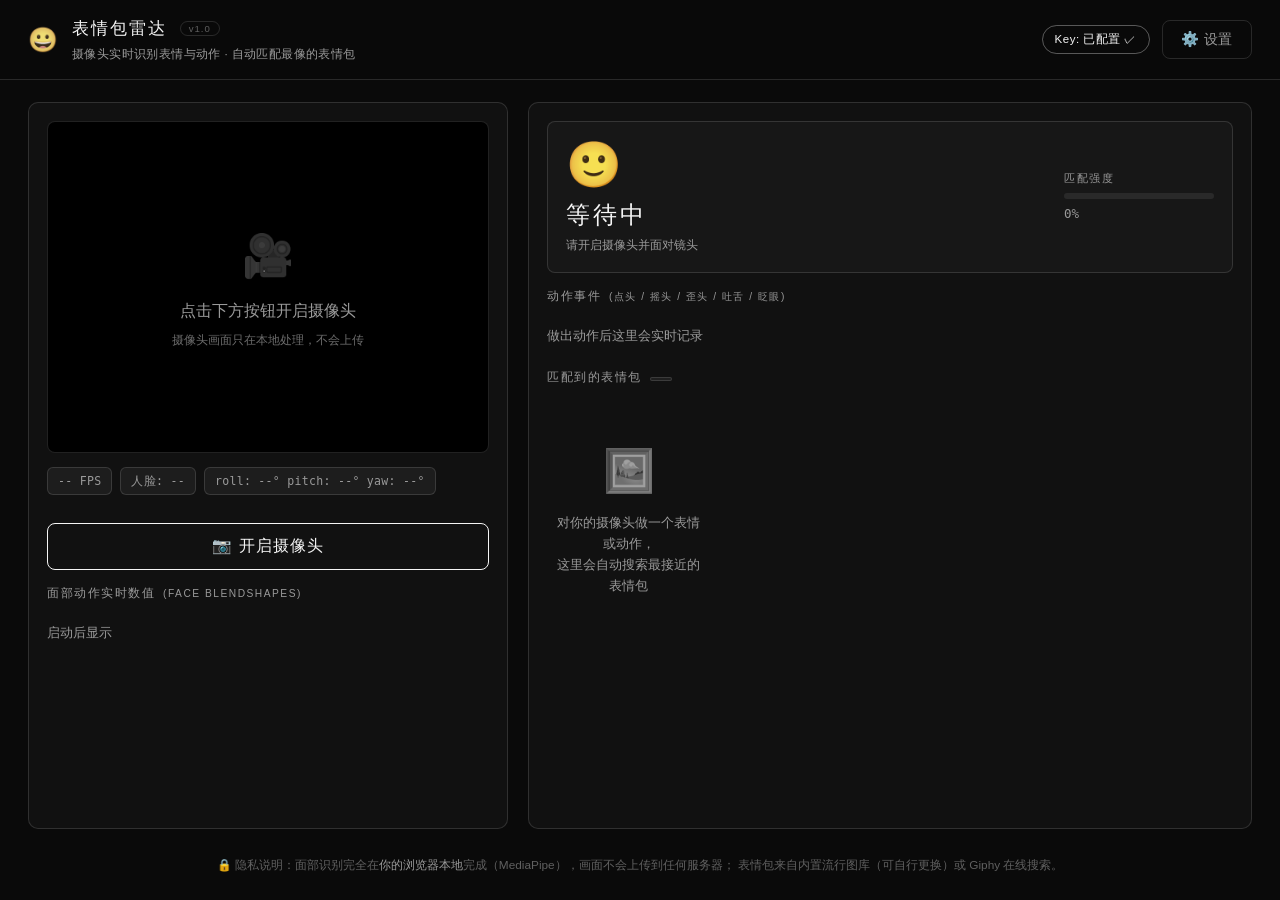
==== index.html @ 0479b208 "Add files via upload" ====
<!DOCTYPE html>
<html lang="zh-CN">
<head>
<meta charset="UTF-8">
<meta name="viewport" content="width=device-width, initial-scale=1.0">
<title>😀 表情包雷达 — 表情/动作识别 · 表情包匹配</title>
<meta name="description" content="摄像头实时识别你的表情和动作，自动搜索最接近的表情包">
<link rel="stylesheet" href="style.css">
</head>
<body>

<!-- file:// 协议提示（内联脚本在底部处理） -->
<div id="fileModeBanner" class="banner hidden">
  ⚠️ 请不要直接双击打开本文件（浏览器会拦截本地资源）。
  请在项目文件夹内运行：<code>python3 serve.py</code>，然后访问
  <code>http://localhost:8000</code>
</div>

<!-- 无 API Key 提示条 -->
<div id="keyBanner" class="banner warn hidden">
  🔑 尚未配置 Giphy API Key，表情包搜索不可用。
  <a href="#" id="keyBannerLink">点此打开设置</a>
</div>

<header class="topbar">
  <div class="brand">
    <span class="logo">😀</span>
    <div>
      <h1>表情包雷达 <span class="version">v1.0</span></h1>
      <p class="subtitle">摄像头实时识别表情与动作 · 自动匹配最像的表情包</p>
    </div>
  </div>
  <div class="topbar-actions">
    <span id="keyStatus" class="badge">Key: 未配置</span>
    <button id="settingsBtn" class="btn ghost" title="设置 Giphy API Key">⚙️ 设置</button>
  </div>
</header>

<main class="layout">

  <!-- 左侧：摄像头 -->
  <section class="panel camera-panel">
    <div class="video-wrap">
      <video id="video" autoplay muted playsinline></video>
      <canvas id="overlay"></canvas>
      <div id="videoPlaceholder" class="video-placeholder">
        <div class="ph-icon">🎥</div>
        <p>点击下方按钮开启摄像头</p>
        <p class="ph-sub">摄像头画面只在本地处理，不会上传</p>
      </div>
    </div>

    <div class="stats-row">
      <span class="stat" id="fpsStat">-- FPS</span>
      <span class="stat" id="faceStat">人脸: --</span>
      <span class="stat" id="angleStat">roll: --° pitch: --° yaw: --°</span>
    </div>

    <button id="startBtn" class="btn primary big">📷 开启摄像头</button>

    <div class="bs-panel">
      <h3>面部动作实时数值 <span class="muted">(Face Blendshapes)</span></h3>
      <div id="bsBars" class="bs-bars"><div class="hint">启动后显示</div></div>
    </div>
  </section>

  <!-- 右侧：识别结果 + 表情包 -->
  <section class="panel result-panel">
    <div class="current-box">
      <div class="current-left">
        <div id="emotionEmoji" class="emotion-emoji">🙂</div>
        <div id="emotionName" class="emotion-name">等待中</div>
        <div id="emotionDetail" class="emotion-detail">请开启摄像头并面对镜头</div>
      </div>
      <div class="current-right">
        <div class="conf-label">匹配强度</div>
        <div class="confidence-track"><div id="confidenceBar" class="confidence-bar" style="width:0%"></div></div>
        <div id="confValue" class="conf-value">0%</div>
      </div>
    </div>

    <div class="event-box">
      <h3>动作事件 <span class="muted">(点头 / 摇头 / 歪头 / 吐舌 / 眨眼)</span></h3>
      <div id="eventLog" class="event-log"><div class="hint">做出动作后这里会实时记录</div></div>
    </div>

    <div class="result-box">
      <h3>匹配到的表情包 <span id="resultQuery" class="query-tag"></span></h3>
      <div id="results" class="results">
        <div class="hint big-hint">
          <div class="ph-icon">🖼️</div>
          <p>对你的摄像头做一个表情或动作，<br>这里会自动搜索最接近的表情包</p>
        </div>
      </div>
    </div>
  </section>
</main>

<footer class="footer">
  <p>🔒 隐私说明：面部识别完全在<b>你的浏览器本地</b>完成（MediaPipe），画面不会上传到任何服务器；
  表情包来自内置流行图库（可自行更换）或 Giphy 在线搜索。</p>
</footer>

<!-- 大图预览弹层 -->
<div id="modal" class="modal hidden">
  <div class="modal-card">
    <button class="modal-close" data-close="modal">✕</button>
    <img id="modalImg" alt="表情包大图">
    <div class="modal-actions">
      <button id="copyLinkBtn" class="btn primary">🔗 复制 GIF 链接</button>
      <a id="openGiphyBtn" class="btn ghost" target="_blank" rel="noopener">↗️ 在 Giphy 打开</a>
    </div>
  </div>
</div>

<!-- 设置弹层 -->
<div id="settingsModal" class="modal hidden">
  <div class="modal-card settings-card">
    <button class="modal-close" data-close="settingsModal">✕</button>
    <h2>⚙️ 设置 — Giphy API Key</h2>
    <p class="muted">表情包来自 Giphy 在线搜索，需要一个免费的 API Key：</p>
    <ol class="steps">
      <li>打开 <a href="https://developers.giphy.com/dashboard/" target="_blank" rel="noopener">Giphy Developers</a> 并登录（支持 Google / GitHub 账号）</li>
      <li>点击 <b>Create an App</b>，产品类型选 <b>API</b>，填个名字（如 meme-radar）</li>
      <li>创建后页面会显示 <b>API Key</b>，复制粘贴到下方</li>
    </ol>
    <input id="keyInput" type="text" placeholder="粘贴你的 Giphy API Key，例如 abc123XYZ…" autocomplete="off">
    <div class="settings-actions">
      <button id="testKeyBtn" class="btn ghost">测试 Key</button>
      <button id="saveKeyBtn" class="btn primary">保存</button>
    </div>
    <div id="keyTestResult" class="key-test-result"></div>
    <p class="muted small">Key 只保存在本浏览器（localStorage），不会上传。</p>
  </div>
</div>

<!-- toast 提示 -->
<div id="toast" class="toast hidden"></div>

<script>
  // file:// 协议检测：直接双击打开时，浏览器会拦截本地模块/模型加载
  (function () {
    if (location.protocol === 'file:') {
      document.getElementById('fileModeBanner').classList.remove('hidden');
    }
  })();
</script>
<script type="module" src="app.js"></script>
</body>
</html>
---- style.css ----
/* ============================================================
 * 表情包雷达 — 黑白极简 · 编辑感设计
 * 近黑画布 · 白灰层次 · 细线 · 克制交互
 * ============================================================ */
:root {
  --bg: #0a0a0a;
  --panel: #111111;
  --panel-2: #171717;
  --line: rgba(255, 255, 255, 0.13);
  --line-strong: rgba(255, 255, 255, 0.32);
  --text: #f5f5f5;
  --muted: #9a9a9a;
  --faint: #606060;
  --inv-bg: #f5f5f5;
  --inv-text: #0a0a0a;
  --radius: 10px;
  --shadow: 0 10px 40px rgba(0, 0, 0, 0.5);
}

* { box-sizing: border-box; margin: 0; padding: 0; }
html { -webkit-text-size-adjust: 100%; }
body {
  font-family: -apple-system, BlinkMacSystemFont, "PingFang SC", "Segoe UI", "Helvetica Neue", "Microsoft YaHei", sans-serif;
  background: var(--bg);
  color: var(--text);
  min-height: 100vh;
  display: flex;
  flex-direction: column;
  line-height: 1.6;
  -webkit-font-smoothing: antialiased;
}
.hidden { display: none !important; }
.muted { color: var(--muted); font-weight: 400; font-size: 0.82em; }

::selection { background: var(--inv-bg); color: var(--inv-text); }
::-webkit-scrollbar { width: 8px; height: 8px; }
::-webkit-scrollbar-track { background: var(--bg); }
::-webkit-scrollbar-thumb { background: #2b2b2b; border-radius: 4px; }
::-webkit-scrollbar-thumb:hover { background: #3d3d3d; }

/* ---------- 提示条 ---------- */
.banner {
  padding: 12px 20px; text-align: center; font-size: 0.9rem;
  background: #1a1a1a; color: #d6d6d6; border-bottom: 1px solid var(--line);
}
.banner code { background: rgba(255,255,255,0.1); padding: 2px 8px; border-radius: 5px; font-family: ui-monospace, Menlo, monospace; font-size: 0.85em; }
.banner.warn { background: #201f1c; color: #e8dfc8; border-bottom-color: rgba(232,223,200,0.25); }
.banner a { color: var(--text); text-decoration: underline; text-underline-offset: 3px; }

/* ---------- 顶栏 ---------- */
.topbar {
  display: flex; align-items: center; justify-content: space-between;
  padding: 16px 28px;
  border-bottom: 1px solid var(--line);
  background: rgba(10, 10, 10, 0.85);
  backdrop-filter: blur(10px);
  position: sticky; top: 0; z-index: 20;
}
.brand { display: flex; align-items: center; gap: 14px; }
.logo { font-size: 1.5rem; line-height: 1; filter: grayscale(0.4); }
.brand h1 {
  font-size: 1.05rem; font-weight: 500; letter-spacing: 2px;
  color: var(--text);
}
.brand h1 .version {
  font-size: 0.6rem; color: var(--faint); letter-spacing: 1px;
  border: 1px solid var(--line); border-radius: 20px; padding: 1px 8px;
  vertical-align: 2px; margin-left: 6px; font-weight: 400;
}
.subtitle { font-size: 0.72rem; color: var(--muted); letter-spacing: 0.4px; margin-top: 2px; }
.topbar-actions { display: flex; align-items: center; gap: 12px; }

.badge {
  font-size: 0.72rem; padding: 4px 12px; border-radius: 20px;
  border: 1px solid var(--line); color: var(--muted); letter-spacing: 0.5px;
}
.badge.ok { color: var(--text); border-color: var(--line-strong); }

/* ---------- 按钮 ---------- */
.btn {
  font-size: 0.9rem; padding: 9px 18px; border-radius: 8px;
  border: 1px solid var(--line-strong); background: transparent; color: var(--text);
  cursor: pointer; letter-spacing: 0.5px;
  transition: background 0.25s ease, color 0.25s ease, border-color 0.25s ease, transform 0.08s ease;
}
.btn:hover { background: var(--inv-bg); color: var(--inv-text); border-color: var(--inv-bg); }
.btn:active { transform: scale(0.98); }
.btn.primary { border-color: var(--text); }
.btn.ghost { border-color: var(--line); color: var(--muted); }
.btn.ghost:hover { border-color: var(--text); color: var(--text); background: transparent; }
.btn.big { font-size: 0.98rem; padding: 12px 26px; width: 100%; margin-top: 14px; letter-spacing: 1px; }
.btn:disabled { opacity: 0.4; cursor: not-allowed; }

/* ---------- 主布局 ---------- */
.layout {
  flex: 1;
  display: grid;
  grid-template-columns: minmax(0, 480px) minmax(0, 1fr);
  gap: 20px;
  padding: 22px 28px 12px;
  max-width: 1280px; width: 100%; margin: 0 auto;
}
@media (max-width: 900px) { .layout { grid-template-columns: 1fr; padding: 16px; } }

.panel {
  background: var(--panel);
  border: 1px solid var(--line);
  border-radius: var(--radius);
  padding: 18px;
  display: flex; flex-direction: column; gap: 14px;
}

/* ---------- 摄像头 ---------- */
.video-wrap {
  position: relative; border-radius: 8px; overflow: hidden;
  background: #000; aspect-ratio: 4 / 3;
  border: 1px solid var(--line);
}
.video-wrap video, .video-wrap canvas {
  position: absolute; inset: 0; width: 100%; height: 100%; object-fit: cover;
}
.video-wrap canvas { z-index: 2; pointer-events: none; }
.video-placeholder {
  position: absolute; inset: 0; z-index: 1;
  display: flex; flex-direction: column; align-items: center; justify-content: center; gap: 8px;
  color: var(--muted); text-align: center; padding: 16px;
}
.ph-icon { font-size: 2.6rem; filter: grayscale(1) opacity(0.6); }
.ph-sub { font-size: 0.76rem; opacity: 0.7; }

.stats-row { display: flex; gap: 8px; flex-wrap: wrap; }
.stat {
  font-size: 0.72rem; font-family: ui-monospace, "SF Mono", Menlo, monospace;
  padding: 4px 10px; border-radius: 6px;
  background: rgba(255,255,255,0.05); border: 1px solid var(--line);
  color: var(--muted); white-space: nowrap; letter-spacing: 0.3px;
}

/* 实时数值条 */
.bs-panel h3, .event-box h3, .result-box h3 {
  font-size: 0.78rem; font-weight: 500; letter-spacing: 1.5px;
  text-transform: uppercase; color: var(--muted);
  margin-bottom: 10px; display: flex; align-items: baseline; gap: 8px;
}
.bs-bars { display: flex; flex-direction: column; gap: 6px; }
.bs-row {
  display: grid; grid-template-columns: 82px 1fr 42px; align-items: center; gap: 10px;
  font-size: 0.78rem; color: var(--text);
}
.bs-track { height: 6px; border-radius: 3px; background: rgba(255,255,255,0.08); overflow: hidden; }
.bs-fill {
  height: 100%; width: 0%; border-radius: 3px; background: var(--text);
  transition: width 0.1s linear;
}
.bs-val { font-family: ui-monospace, Menlo, monospace; color: var(--faint); font-size: 0.72rem; text-align: right; }

/* ---------- 右侧结果 ---------- */
.current-box {
  display: flex; align-items: center; gap: 20px;
  padding: 16px 18px; border-radius: 8px;
  background: var(--panel-2); border: 1px solid var(--line);
}
.current-left { flex: 1; }
.emotion-emoji { font-size: 2.8rem; line-height: 1.2; transition: transform 0.2s ease; filter: grayscale(0.2); }
.emotion-emoji.pop { transform: scale(1.18); }
.emotion-name {
  font-size: 1.5rem; font-weight: 300; letter-spacing: 3px;
  margin: 4px 0 2px;
}
.emotion-detail { font-size: 0.76rem; color: var(--muted); }
.current-right { width: 150px; }
.conf-label { font-size: 0.68rem; color: var(--muted); letter-spacing: 1.5px; text-transform: uppercase; margin-bottom: 6px; }
.confidence-track { height: 6px; border-radius: 3px; background: rgba(255,255,255,0.08); overflow: hidden; }
.confidence-bar {
  height: 100%; width: 0%; border-radius: 3px; background: var(--text);
  transition: width 0.15s linear;
}
.conf-value { font-size: 0.78rem; margin-top: 5px; color: var(--muted); font-family: ui-monospace, Menlo, monospace; }

.event-log { max-height: 100px; overflow-y: auto; display: flex; flex-direction: column; gap: 4px; font-size: 0.82rem; }
.event-item {
  display: flex; justify-content: space-between; gap: 10px;
  padding: 5px 10px; border-radius: 6px;
  background: rgba(255,255,255,0.03); border: 1px solid var(--line);
  animation: slideIn 0.25s ease;
}
.event-item .t { color: var(--faint); font-family: ui-monospace, Menlo, monospace; font-size: 0.7rem; }
@keyframes slideIn { from { opacity: 0; transform: translateY(-6px); } to { opacity: 1; transform: none; } }

.query-tag {
  font-size: 0.72rem; color: var(--text);
  background: rgba(255,255,255,0.06); border: 1px solid var(--line);
  border-radius: 20px; padding: 1px 10px; letter-spacing: 0.5px;
}

.results {
  display: grid;
  grid-template-columns: repeat(auto-fill, minmax(150px, 1fr));
  gap: 10px; max-height: 430px; overflow-y: auto; padding-right: 4px;
}
.result-card {
  border-radius: 8px; overflow: hidden; position: relative;
  background: #000; border: 1px solid var(--line);
  cursor: zoom-in;
  transition: transform 0.15s ease, border-color 0.2s ease;
}
.result-card:hover {
  transform: translateY(-3px);
  border-color: var(--text);
}
.result-card img { width: 100%; display: block; aspect-ratio: 1 / 1; object-fit: cover; background: #000; }
.result-card .caption {
  position: absolute; left: 0; right: 0; bottom: 0;
  padding: 16px 8px 6px; font-size: 0.68rem; color: rgba(255,255,255,0.9);
  background: linear-gradient(transparent, rgba(0,0,0,0.8));
  pointer-events: none;
}

.hint { color: var(--muted); font-size: 0.82rem; padding: 8px 0; }
.big-hint { text-align: center; padding: 40px 10px; display: flex; flex-direction: column; align-items: center; gap: 8px; }

/* ---------- 弹层 ---------- */
.modal {
  position: fixed; inset: 0; z-index: 100;
  background: rgba(5, 5, 5, 0.8); backdrop-filter: blur(6px);
  display: flex; align-items: center; justify-content: center; padding: 20px;
}
.modal-card {
  background: var(--panel); border: 1px solid var(--line-strong);
  border-radius: var(--radius); padding: 20px;
  max-width: 560px; width: 100%; position: relative;
  box-shadow: var(--shadow); animation: zoomIn 0.2s ease;
}
@keyframes zoomIn { from { opacity: 0; transform: scale(0.95); } to { opacity: 1; transform: scale(1); } }
.modal-close {
  position: absolute; top: 10px; right: 10px; z-index: 2;
  width: 32px; height: 32px; border-radius: 50%;
  border: 1px solid var(--line); background: rgba(0,0,0,0.5);
  color: var(--text); font-size: 0.9rem; cursor: pointer;
}
.modal-close:hover { background: var(--inv-bg); color: var(--inv-text); border-color: var(--inv-bg); }
.modal-card img { width: 100%; border-radius: 8px; display: block; }
.modal-actions { display: flex; gap: 10px; margin-top: 14px; }
.modal-actions .btn { flex: 1; text-align: center; text-decoration: none; }

.settings-card { max-width: 520px; }
.settings-card h2 { font-size: 1.1rem; font-weight: 500; letter-spacing: 1px; margin-bottom: 10px; }
.steps { margin: 12px 0 12px 20px; display: flex; flex-direction: column; gap: 6px; font-size: 0.88rem; color: var(--muted); }
.steps b { color: var(--text); font-weight: 500; }
.steps a { color: var(--text); text-decoration: underline; text-underline-offset: 3px; }
.settings-card input {
  width: 100%; padding: 11px 14px; border-radius: 8px;
  border: 1px solid var(--line); background: var(--bg); color: var(--text);
  font-size: 0.9rem; font-family: ui-monospace, Menlo, monospace;
  margin-bottom: 12px; outline: none;
}
.settings-card input:focus { border-color: var(--text); }
.settings-actions { display: flex; gap: 10px; margin-bottom: 10px; }
.key-test-result { font-size: 0.82rem; margin-bottom: 8px; }
.key-test-result.ok { color: var(--text); }
.key-test-result.err { color: #e0a0a0; }

/* ---------- toast ---------- */
.toast {
  position: fixed; bottom: 28px; left: 50%; transform: translateX(-50%);
  background: var(--inv-bg); color: var(--inv-text);
  padding: 10px 22px; border-radius: 30px; font-size: 0.86rem;
  z-index: 200; box-shadow: var(--shadow); white-space: nowrap; max-width: 90vw;
  overflow: hidden; text-overflow: ellipsis;
  animation: toastIn 0.2s ease;
}
@keyframes toastIn { from { opacity: 0; transform: translate(-50%, 10px); } to { opacity: 1; transform: translate(-50%, 0); } }

/* ---------- 页脚 ---------- */
.footer {
  padding: 14px 28px 24px; text-align: center;
  font-size: 0.74rem; color: var(--faint); line-height: 1.8;
}
.footer b { color: var(--muted); font-weight: 500; }

/* ---------- 减弱动态 ---------- */
@media (prefers-reduced-motion: reduce) {
  *, *::before, *::after { animation-duration: 0.001s !important; transition-duration: 0.001s !important; }
}
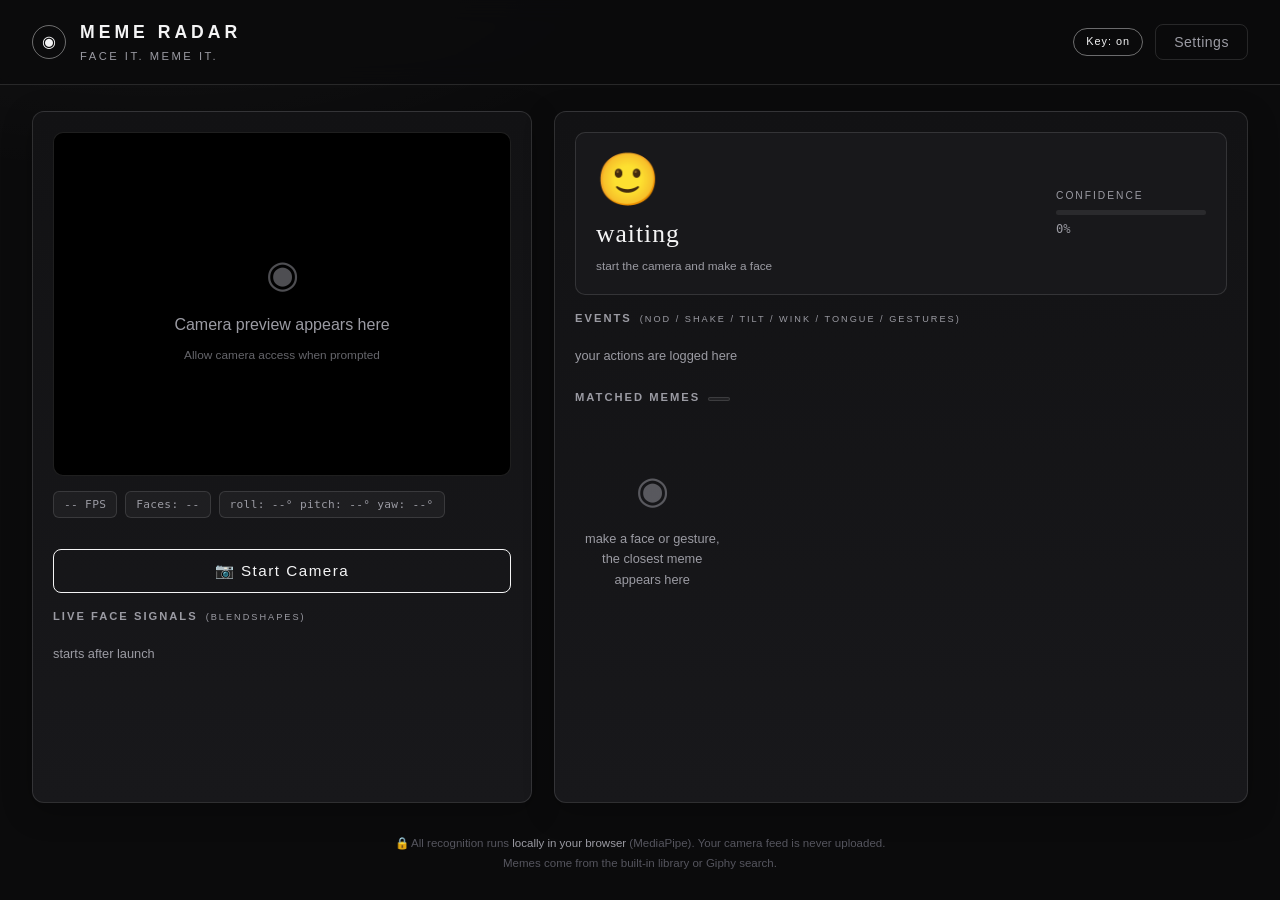
==== commit 632f967b: "Add files via upload" ====
--- a/index.html
+++ b/index.html
@@ -1,95 +1,93 @@
 <!DOCTYPE html>
-<html lang="zh-CN">
+<html lang="en">
 <head>
 <meta charset="UTF-8">
 <meta name="viewport" content="width=device-width, initial-scale=1.0">
-<title>😀 表情包雷达 — 表情/动作识别 · 表情包匹配</title>
-<meta name="description" content="摄像头实时识别你的表情和动作，自动搜索最接近的表情包">
-<link rel="stylesheet" href="style.css">
+<title>MEME RADAR — Face it. Meme it.</title>
+<meta name="description" content="Real-time emotion & gesture recognition that finds the meme that matches you.">
+<link rel="stylesheet" href="style.css?v=3">
 </head>
 <body>
 
-<!-- file:// 协议提示（内联脚本在底部处理） -->
+<!-- file:// guard -->
 <div id="fileModeBanner" class="banner hidden">
-  ⚠️ 请不要直接双击打开本文件（浏览器会拦截本地资源）。
-  请在项目文件夹内运行：<code>python3 serve.py</code>，然后访问
-  <code>http://localhost:8000</code>
+  ⚠️ Please run <code>python3 serve.py</code> and open <code>http://localhost:8000</code> — do not open this file directly.
 </div>
 
-<!-- 无 API Key 提示条 -->
+<!-- no key banner -->
 <div id="keyBanner" class="banner warn hidden">
-  🔑 尚未配置 Giphy API Key，表情包搜索不可用。
-  <a href="#" id="keyBannerLink">点此打开设置</a>
+  🔑 No Giphy API Key configured — meme search is disabled.
+  <a href="#" id="keyBannerLink">Open settings</a>
 </div>
 
 <header class="topbar">
   <div class="brand">
-    <span class="logo">😀</span>
+    <span class="logo">◉</span>
     <div>
-      <h1>表情包雷达 <span class="version">v1.0</span></h1>
-      <p class="subtitle">摄像头实时识别表情与动作 · 自动匹配最像的表情包</p>
+      <h1>MEME RADAR</h1>
+      <p class="subtitle">Face it. Meme it.</p>
     </div>
   </div>
   <div class="topbar-actions">
-    <span id="keyStatus" class="badge">Key: 未配置</span>
-    <button id="settingsBtn" class="btn ghost" title="设置 Giphy API Key">⚙️ 设置</button>
+    <span id="keyStatus" class="badge">Key: off</span>
+    <button id="settingsBtn" class="btn ghost" title="Giphy API settings">Settings</button>
   </div>
 </header>
 
 <main class="layout">
 
-  <!-- 左侧：摄像头 -->
+  <!-- Camera -->
   <section class="panel camera-panel">
     <div class="video-wrap">
       <video id="video" autoplay muted playsinline></video>
       <canvas id="overlay"></canvas>
       <div id="videoPlaceholder" class="video-placeholder">
-        <div class="ph-icon">🎥</div>
-        <p>点击下方按钮开启摄像头</p>
-        <p class="ph-sub">摄像头画面只在本地处理，不会上传</p>
+        <div class="ph-icon">◉</div>
+        <p>Camera preview appears here</p>
+        <p class="ph-sub">Allow camera access when prompted</p>
       </div>
     </div>
 
     <div class="stats-row">
       <span class="stat" id="fpsStat">-- FPS</span>
-      <span class="stat" id="faceStat">人脸: --</span>
+      <span class="stat" id="faceStat">Faces: --</span>
       <span class="stat" id="angleStat">roll: --° pitch: --° yaw: --°</span>
     </div>
 
-    <button id="startBtn" class="btn primary big">📷 开启摄像头</button>
+    <button id="startBtn" class="btn primary big">📷 Start Camera</button>
 
     <div class="bs-panel">
-      <h3>面部动作实时数值 <span class="muted">(Face Blendshapes)</span></h3>
-      <div id="bsBars" class="bs-bars"><div class="hint">启动后显示</div></div>
+      <h3>Live face signals <span class="muted">(blendshapes)</span></h3>
+      <div id="bsBars" class="bs-bars"><div class="hint">starts after launch</div></div>
     </div>
   </section>
 
-  <!-- 右侧：识别结果 + 表情包 -->
+  <!-- Results -->
   <section class="panel result-panel">
     <div class="current-box">
       <div class="current-left">
         <div id="emotionEmoji" class="emotion-emoji">🙂</div>
-        <div id="emotionName" class="emotion-name">等待中</div>
-        <div id="emotionDetail" class="emotion-detail">请开启摄像头并面对镜头</div>
+        <div id="emotionName" class="emotion-name">waiting</div>
+        <div id="emotionDetail" class="emotion-detail">start the camera and make a face</div>
       </div>
       <div class="current-right">
-        <div class="conf-label">匹配强度</div>
+        <div class="conf-label">confidence</div>
         <div class="confidence-track"><div id="confidenceBar" class="confidence-bar" style="width:0%"></div></div>
         <div id="confValue" class="conf-value">0%</div>
       </div>
     </div>
 
     <div class="event-box">
-      <h3>动作事件 <span class="muted">(点头 / 摇头 / 歪头 / 吐舌 / 眨眼)</span></h3>
-      <div id="eventLog" class="event-log"><div class="hint">做出动作后这里会实时记录</div></div>
+      <h3>Events <span class="muted">(nod / shake / tilt / wink / tongue / gestures)</span></h3>
+      <div id="eventLog" class="event-log"><div class="hint">your actions are logged here</div></div>
     </div>
 
     <div class="result-box">
-      <h3>匹配到的表情包 <span id="resultQuery" class="query-tag"></span></h3>
+      <h3>Matched memes <span id="resultQuery" class="query-tag"></span></h3>
       <div id="results" class="results">
         <div class="hint big-hint">
-          <div class="ph-icon">🖼️</div>
-          <p>对你的摄像头做一个表情或动作，<br>这里会自动搜索最接近的表情包</p>
+          <div class="ph-icon">◉</div>
+          <p>make a face or gesture,<br>the closest meme appears here</p>
         </div>
       </div>
     </div>
@@ -97,54 +95,52 @@
 </main>
 
 <footer class="footer">
-  <p>🔒 隐私说明：面部识别完全在<b>你的浏览器本地</b>完成（MediaPipe），画面不会上传到任何服务器；
-  表情包来自内置流行图库（可自行更换）或 Giphy 在线搜索。</p>
+  <p>🔒 All recognition runs <b>locally in your browser</b> (MediaPipe). Your camera feed is never uploaded.</p>
+  <p>Memes come from the built-in library or Giphy search.</p>
 </footer>
 
-<!-- 大图预览弹层 -->
+<!-- full preview modal -->
 <div id="modal" class="modal hidden">
   <div class="modal-card">
     <button class="modal-close" data-close="modal">✕</button>
-    <img id="modalImg" alt="表情包大图">
+    <img id="modalImg" alt="meme preview">
     <div class="modal-actions">
-      <button id="copyLinkBtn" class="btn primary">🔗 复制 GIF 链接</button>
-      <a id="openGiphyBtn" class="btn ghost" target="_blank" rel="noopener">↗️ 在 Giphy 打开</a>
+      <button id="copyLinkBtn" class="btn primary">🔗 Copy link</button>
+      <a id="openGiphyBtn" class="btn ghost" target="_blank" rel="noopener">↗ Open on Giphy</a>
     </div>
   </div>
 </div>
 
-<!-- 设置弹层 -->
+<!-- settings modal -->
 <div id="settingsModal" class="modal hidden">
   <div class="modal-card settings-card">
     <button class="modal-close" data-close="settingsModal">✕</button>
-    <h2>⚙️ 设置 — Giphy API Key</h2>
-    <p class="muted">表情包来自 Giphy 在线搜索，需要一个免费的 API Key：</p>
+    <h2>Settings — Giphy API Key</h2>
+    <p class="muted">Memes come from Giphy search. Add your free API key:</p>
     <ol class="steps">
-      <li>打开 <a href="https://developers.giphy.com/dashboard/" target="_blank" rel="noopener">Giphy Developers</a> 并登录（支持 Google / GitHub 账号）</li>
-      <li>点击 <b>Create an App</b>，产品类型选 <b>API</b>，填个名字（如 meme-radar）</li>
-      <li>创建后页面会显示 <b>API Key</b>，复制粘贴到下方</li>
+      <li>Open <a href="https://developers.giphy.com/dashboard/" target="_blank" rel="noopener">Giphy Developers</a> and sign in</li>
+      <li><b>Create an App</b> → product type <b>API</b></li>
+      <li>Copy the <b>API Key</b> and paste it below</li>
     </ol>
-    <input id="keyInput" type="text" placeholder="粘贴你的 Giphy API Key，例如 abc123XYZ…" autocomplete="off">
+    <input id="keyInput" type="text" placeholder="Paste your Giphy API Key here…" autocomplete="off">
     <div class="settings-actions">
-      <button id="testKeyBtn" class="btn ghost">测试 Key</button>
-      <button id="saveKeyBtn" class="btn primary">保存</button>
+      <button id="testKeyBtn" class="btn ghost">Test key</button>
+      <button id="saveKeyBtn" class="btn primary">Save</button>
     </div>
     <div id="keyTestResult" class="key-test-result"></div>
-    <p class="muted small">Key 只保存在本浏览器（localStorage），不会上传。</p>
+    <p class="muted small">Stored only in this browser (localStorage).</p>
   </div>
 </div>
 
-<!-- toast 提示 -->
 <div id="toast" class="toast hidden"></div>
 
 <script>
-  // file:// 协议检测：直接双击打开时，浏览器会拦截本地模块/模型加载
   (function () {
     if (location.protocol === 'file:') {
       document.getElementById('fileModeBanner').classList.remove('hidden');
     }
   })();
 </script>
-<script type="module" src="app.js"></script>
+<script type="module" src="app.js?v=3"></script>
 </body>
 </html>
--- a/style.css
+++ b/style.css
@@ -1,31 +1,34 @@
 /* ============================================================
- * 表情包雷达 — 黑白极简 · 编辑感设计
- * 近黑画布 · 白灰层次 · 细线 · 克制交互
+ * MEME RADAR — refined monochrome editorial design
+ * 黑白色系 · 编辑感 · 克制而精致
  * ============================================================ */
 :root {
-  --bg: #0a0a0a;
-  --panel: #111111;
-  --panel-2: #171717;
-  --line: rgba(255, 255, 255, 0.13);
-  --line-strong: rgba(255, 255, 255, 0.32);
-  --text: #f5f5f5;
-  --muted: #9a9a9a;
-  --faint: #606060;
-  --inv-bg: #f5f5f5;
-  --inv-text: #0a0a0a;
-  --radius: 10px;
-  --shadow: 0 10px 40px rgba(0, 0, 0, 0.5);
+  --bg: #0b0b0c;
+  --panel: #121214;
+  --panel-2: #18181b;
+  --line: rgba(255, 255, 255, 0.12);
+  --line-strong: rgba(255, 255, 255, 0.4);
+  --text: #f4f4f5;
+  --muted: #9b9ba3;
+  --faint: #55555e;
+  --inv-bg: #f4f4f5;
+  --inv-text: #0b0b0c;
+  --radius: 12px;
+  --shadow: 0 16px 48px rgba(0, 0, 0, 0.55);
+  --serif: Georgia, "Times New Roman", "Songti SC", serif;
+  --mono: ui-monospace, "SF Mono", Menlo, monospace;
 }
 
 * { box-sizing: border-box; margin: 0; padding: 0; }
 html { -webkit-text-size-adjust: 100%; }
 body {
-  font-family: -apple-system, BlinkMacSystemFont, "PingFang SC", "Segoe UI", "Helvetica Neue", "Microsoft YaHei", sans-serif;
-  background: var(--bg);
+  font-family: -apple-system, BlinkMacSystemFont, "Segoe UI", "Helvetica Neue", "PingFang SC", "Microsoft YaHei", sans-serif;
+  background:
+    radial-gradient(900px 420px at 12% -8%, rgba(255,255,255,0.045), transparent 60%),
+    var(--bg);
   color: var(--text);
   min-height: 100vh;
-  display: flex;
-  flex-direction: column;
+  display: flex; flex-direction: column;
   line-height: 1.6;
   -webkit-font-smoothing: antialiased;
 }
@@ -34,85 +37,89 @@
 
 ::selection { background: var(--inv-bg); color: var(--inv-text); }
 ::-webkit-scrollbar { width: 8px; height: 8px; }
-::-webkit-scrollbar-track { background: var(--bg); }
-::-webkit-scrollbar-thumb { background: #2b2b2b; border-radius: 4px; }
-::-webkit-scrollbar-thumb:hover { background: #3d3d3d; }
-
-/* ---------- 提示条 ---------- */
+::-webkit-scrollbar-track { background: transparent; }
+::-webkit-scrollbar-thumb { background: #2c2c31; border-radius: 4px; }
+::-webkit-scrollbar-thumb:hover { background: #3d3d44; }
+
+/* ---------- banner ---------- */
 .banner {
-  padding: 12px 20px; text-align: center; font-size: 0.9rem;
-  background: #1a1a1a; color: #d6d6d6; border-bottom: 1px solid var(--line);
-}
-.banner code { background: rgba(255,255,255,0.1); padding: 2px 8px; border-radius: 5px; font-family: ui-monospace, Menlo, monospace; font-size: 0.85em; }
-.banner.warn { background: #201f1c; color: #e8dfc8; border-bottom-color: rgba(232,223,200,0.25); }
+  padding: 12px 20px; text-align: center; font-size: 0.88rem;
+  background: #1b1b1e; color: #d6d6da; border-bottom: 1px solid var(--line);
+}
+.banner code { background: rgba(255,255,255,0.1); padding: 2px 8px; border-radius: 5px; font-family: var(--mono); font-size: 0.85em; }
+.banner.warn { background: #211f1b; color: #e8ddc4; border-bottom-color: rgba(232,221,196,0.22); }
 .banner a { color: var(--text); text-decoration: underline; text-underline-offset: 3px; }
 
-/* ---------- 顶栏 ---------- */
+/* ---------- topbar ---------- */
 .topbar {
   display: flex; align-items: center; justify-content: space-between;
-  padding: 16px 28px;
+  padding: 18px 32px;
   border-bottom: 1px solid var(--line);
-  background: rgba(10, 10, 10, 0.85);
-  backdrop-filter: blur(10px);
+  background: rgba(11, 11, 12, 0.85);
+  backdrop-filter: blur(12px);
   position: sticky; top: 0; z-index: 20;
 }
 .brand { display: flex; align-items: center; gap: 14px; }
-.logo { font-size: 1.5rem; line-height: 1; filter: grayscale(0.4); }
+.logo {
+  width: 34px; height: 34px; border-radius: 50%;
+  border: 1px solid var(--line-strong);
+  display: flex; align-items: center; justify-content: center;
+  font-size: 1rem; color: var(--text);
+}
 .brand h1 {
-  font-size: 1.05rem; font-weight: 500; letter-spacing: 2px;
-  color: var(--text);
+  font-size: 1.1rem; font-weight: 600; letter-spacing: 4px;
 }
 .brand h1 .version {
-  font-size: 0.6rem; color: var(--faint); letter-spacing: 1px;
+  font-size: 0.58rem; color: var(--faint); letter-spacing: 1.5px;
   border: 1px solid var(--line); border-radius: 20px; padding: 1px 8px;
-  vertical-align: 2px; margin-left: 6px; font-weight: 400;
-}
-.subtitle { font-size: 0.72rem; color: var(--muted); letter-spacing: 0.4px; margin-top: 2px; }
+  vertical-align: 3px; margin-left: 8px; font-weight: 400;
+}
+.subtitle { font-size: 0.7rem; color: var(--muted); letter-spacing: 2.5px; text-transform: uppercase; margin-top: 2px; }
 .topbar-actions { display: flex; align-items: center; gap: 12px; }
-
 .badge {
-  font-size: 0.72rem; padding: 4px 12px; border-radius: 20px;
-  border: 1px solid var(--line); color: var(--muted); letter-spacing: 0.5px;
+  font-size: 0.68rem; padding: 4px 12px; border-radius: 20px;
+  border: 1px solid var(--line); color: var(--muted); letter-spacing: 1px;
 }
 .badge.ok { color: var(--text); border-color: var(--line-strong); }
 
-/* ---------- 按钮 ---------- */
+/* ---------- buttons ---------- */
 .btn {
-  font-size: 0.9rem; padding: 9px 18px; border-radius: 8px;
+  font-size: 0.88rem; padding: 9px 18px; border-radius: 8px;
   border: 1px solid var(--line-strong); background: transparent; color: var(--text);
   cursor: pointer; letter-spacing: 0.5px;
-  transition: background 0.25s ease, color 0.25s ease, border-color 0.25s ease, transform 0.08s ease;
+  transition: background 0.22s ease, color 0.22s ease, border-color 0.22s ease, transform 0.08s ease;
 }
 .btn:hover { background: var(--inv-bg); color: var(--inv-text); border-color: var(--inv-bg); }
 .btn:active { transform: scale(0.98); }
+.btn:focus-visible { outline: 1px solid var(--text); outline-offset: 2px; }
 .btn.primary { border-color: var(--text); }
 .btn.ghost { border-color: var(--line); color: var(--muted); }
 .btn.ghost:hover { border-color: var(--text); color: var(--text); background: transparent; }
-.btn.big { font-size: 0.98rem; padding: 12px 26px; width: 100%; margin-top: 14px; letter-spacing: 1px; }
+.btn.big { font-size: 0.95rem; padding: 12px 26px; width: 100%; margin-top: 16px; letter-spacing: 1.5px; }
 .btn:disabled { opacity: 0.4; cursor: not-allowed; }
 
-/* ---------- 主布局 ---------- */
+/* ---------- layout ---------- */
 .layout {
   flex: 1;
   display: grid;
-  grid-template-columns: minmax(0, 480px) minmax(0, 1fr);
-  gap: 20px;
-  padding: 22px 28px 12px;
-  max-width: 1280px; width: 100%; margin: 0 auto;
-}
-@media (max-width: 900px) { .layout { grid-template-columns: 1fr; padding: 16px; } }
-
+  grid-template-columns: minmax(0, 500px) minmax(0, 1fr);
+  gap: 22px;
+  padding: 26px 32px 14px;
+  max-width: 1320px; width: 100%; margin: 0 auto;
+}
+@media (max-width: 920px) { .layout { grid-template-columns: 1fr; padding: 16px; } }
 .panel {
-  background: var(--panel);
+  background: linear-gradient(180deg, var(--panel), var(--panel-2));
   border: 1px solid var(--line);
   border-radius: var(--radius);
-  padding: 18px;
-  display: flex; flex-direction: column; gap: 14px;
-}
-
-/* ---------- 摄像头 ---------- */
+  padding: 20px;
+  display: flex; flex-direction: column; gap: 15px;
+  box-shadow: 0 8px 30px rgba(0,0,0,0.25);
+}
+
+/* ---------- camera ---------- */
 .video-wrap {
-  position: relative; border-radius: 8px; overflow: hidden;
+  position: relative; border-radius: 10px; overflow: hidden;
   background: #000; aspect-ratio: 4 / 3;
   border: 1px solid var(--line);
 }
@@ -125,104 +132,93 @@
   display: flex; flex-direction: column; align-items: center; justify-content: center; gap: 8px;
   color: var(--muted); text-align: center; padding: 16px;
 }
-.ph-icon { font-size: 2.6rem; filter: grayscale(1) opacity(0.6); }
-.ph-sub { font-size: 0.76rem; opacity: 0.7; }
+.ph-icon { font-size: 2.4rem; opacity: 0.5; }
+.ph-sub { font-size: 0.74rem; opacity: 0.65; }
 
 .stats-row { display: flex; gap: 8px; flex-wrap: wrap; }
 .stat {
-  font-size: 0.72rem; font-family: ui-monospace, "SF Mono", Menlo, monospace;
+  font-size: 0.7rem; font-family: var(--mono);
   padding: 4px 10px; border-radius: 6px;
-  background: rgba(255,255,255,0.05); border: 1px solid var(--line);
+  background: rgba(255,255,255,0.04); border: 1px solid var(--line);
   color: var(--muted); white-space: nowrap; letter-spacing: 0.3px;
 }
 
-/* 实时数值条 */
+/* live signals */
 .bs-panel h3, .event-box h3, .result-box h3 {
-  font-size: 0.78rem; font-weight: 500; letter-spacing: 1.5px;
+  font-size: 0.7rem; font-weight: 600; letter-spacing: 2px;
   text-transform: uppercase; color: var(--muted);
   margin-bottom: 10px; display: flex; align-items: baseline; gap: 8px;
 }
 .bs-bars { display: flex; flex-direction: column; gap: 6px; }
 .bs-row {
-  display: grid; grid-template-columns: 82px 1fr 42px; align-items: center; gap: 10px;
-  font-size: 0.78rem; color: var(--text);
-}
-.bs-track { height: 6px; border-radius: 3px; background: rgba(255,255,255,0.08); overflow: hidden; }
-.bs-fill {
-  height: 100%; width: 0%; border-radius: 3px; background: var(--text);
-  transition: width 0.1s linear;
-}
-.bs-val { font-family: ui-monospace, Menlo, monospace; color: var(--faint); font-size: 0.72rem; text-align: right; }
-
-/* ---------- 右侧结果 ---------- */
+  display: grid; grid-template-columns: 96px 1fr 42px; align-items: center; gap: 10px;
+  font-size: 0.76rem; color: var(--text);
+}
+.bs-track { height: 5px; border-radius: 3px; background: rgba(255,255,255,0.07); overflow: hidden; }
+.bs-fill { height: 100%; width: 0%; border-radius: 3px; background: var(--text); transition: width 0.1s linear; }
+.bs-val { font-family: var(--mono); color: var(--faint); font-size: 0.7rem; text-align: right; }
+
+/* ---------- results ---------- */
 .current-box {
   display: flex; align-items: center; gap: 20px;
-  padding: 16px 18px; border-radius: 8px;
+  padding: 18px 20px; border-radius: 10px;
   background: var(--panel-2); border: 1px solid var(--line);
 }
 .current-left { flex: 1; }
-.emotion-emoji { font-size: 2.8rem; line-height: 1.2; transition: transform 0.2s ease; filter: grayscale(0.2); }
-.emotion-emoji.pop { transform: scale(1.18); }
+.emotion-emoji { font-size: 3.2rem; line-height: 1.15; transition: transform 0.2s ease; }
+.emotion-emoji.pop { transform: scale(1.15); }
 .emotion-name {
-  font-size: 1.5rem; font-weight: 300; letter-spacing: 3px;
+  font-family: var(--serif); font-weight: 400;
+  font-size: 1.6rem; letter-spacing: 1px;
   margin: 4px 0 2px;
 }
-.emotion-detail { font-size: 0.76rem; color: var(--muted); }
+.emotion-detail { font-size: 0.74rem; color: var(--muted); }
 .current-right { width: 150px; }
-.conf-label { font-size: 0.68rem; color: var(--muted); letter-spacing: 1.5px; text-transform: uppercase; margin-bottom: 6px; }
-.confidence-track { height: 6px; border-radius: 3px; background: rgba(255,255,255,0.08); overflow: hidden; }
-.confidence-bar {
-  height: 100%; width: 0%; border-radius: 3px; background: var(--text);
-  transition: width 0.15s linear;
-}
-.conf-value { font-size: 0.78rem; margin-top: 5px; color: var(--muted); font-family: ui-monospace, Menlo, monospace; }
-
-.event-log { max-height: 100px; overflow-y: auto; display: flex; flex-direction: column; gap: 4px; font-size: 0.82rem; }
+.conf-label { font-size: 0.64rem; color: var(--muted); letter-spacing: 2px; text-transform: uppercase; margin-bottom: 6px; }
+.confidence-track { height: 5px; border-radius: 3px; background: rgba(255,255,255,0.08); overflow: hidden; }
+.confidence-bar { height: 100%; width: 0%; border-radius: 3px; background: var(--text); transition: width 0.15s linear; }
+.conf-value { font-size: 0.76rem; margin-top: 5px; color: var(--muted); font-family: var(--mono); }
+
+.event-log { max-height: 104px; overflow-y: auto; display: flex; flex-direction: column; gap: 4px; font-size: 0.8rem; }
 .event-item {
   display: flex; justify-content: space-between; gap: 10px;
-  padding: 5px 10px; border-radius: 6px;
+  padding: 6px 10px; border-radius: 7px;
   background: rgba(255,255,255,0.03); border: 1px solid var(--line);
   animation: slideIn 0.25s ease;
 }
-.event-item .t { color: var(--faint); font-family: ui-monospace, Menlo, monospace; font-size: 0.7rem; }
+.event-item .t { color: var(--faint); font-family: var(--mono); font-size: 0.68rem; }
 @keyframes slideIn { from { opacity: 0; transform: translateY(-6px); } to { opacity: 1; transform: none; } }
 
 .query-tag {
-  font-size: 0.72rem; color: var(--text);
+  font-size: 0.68rem; color: var(--text);
   background: rgba(255,255,255,0.06); border: 1px solid var(--line);
   border-radius: 20px; padding: 1px 10px; letter-spacing: 0.5px;
 }
-
 .results {
   display: grid;
   grid-template-columns: repeat(auto-fill, minmax(150px, 1fr));
-  gap: 10px; max-height: 430px; overflow-y: auto; padding-right: 4px;
+  gap: 10px; max-height: 440px; overflow-y: auto; padding-right: 4px;
 }
 .result-card {
-  border-radius: 8px; overflow: hidden; position: relative;
+  border-radius: 10px; overflow: hidden; position: relative;
   background: #000; border: 1px solid var(--line);
   cursor: zoom-in;
-  transition: transform 0.15s ease, border-color 0.2s ease;
+  transition: transform 0.15s ease, border-color 0.2s ease, box-shadow 0.25s ease;
 }
 .result-card:hover {
   transform: translateY(-3px);
   border-color: var(--text);
+  box-shadow: 0 8px 24px rgba(0,0,0,0.5);
 }
 .result-card img { width: 100%; display: block; aspect-ratio: 1 / 1; object-fit: cover; background: #000; }
-.result-card .caption {
-  position: absolute; left: 0; right: 0; bottom: 0;
-  padding: 16px 8px 6px; font-size: 0.68rem; color: rgba(255,255,255,0.9);
-  background: linear-gradient(transparent, rgba(0,0,0,0.8));
-  pointer-events: none;
-}
-
-.hint { color: var(--muted); font-size: 0.82rem; padding: 8px 0; }
-.big-hint { text-align: center; padding: 40px 10px; display: flex; flex-direction: column; align-items: center; gap: 8px; }
-
-/* ---------- 弹层 ---------- */
+
+.hint { color: var(--muted); font-size: 0.8rem; padding: 8px 0; }
+.big-hint { text-align: center; padding: 42px 10px; display: flex; flex-direction: column; align-items: center; gap: 8px; }
+
+/* ---------- modals ---------- */
 .modal {
   position: fixed; inset: 0; z-index: 100;
-  background: rgba(5, 5, 5, 0.8); backdrop-filter: blur(6px);
+  background: rgba(5, 5, 6, 0.82); backdrop-filter: blur(8px);
   display: flex; align-items: center; justify-content: center; padding: 20px;
 }
 .modal-card {
@@ -244,19 +240,19 @@
 .modal-actions .btn { flex: 1; text-align: center; text-decoration: none; }
 
 .settings-card { max-width: 520px; }
-.settings-card h2 { font-size: 1.1rem; font-weight: 500; letter-spacing: 1px; margin-bottom: 10px; }
-.steps { margin: 12px 0 12px 20px; display: flex; flex-direction: column; gap: 6px; font-size: 0.88rem; color: var(--muted); }
+.settings-card h2 { font-size: 1.05rem; font-weight: 600; letter-spacing: 1px; margin-bottom: 10px; }
+.steps { margin: 12px 0 12px 20px; display: flex; flex-direction: column; gap: 6px; font-size: 0.86rem; color: var(--muted); }
 .steps b { color: var(--text); font-weight: 500; }
 .steps a { color: var(--text); text-decoration: underline; text-underline-offset: 3px; }
 .settings-card input {
   width: 100%; padding: 11px 14px; border-radius: 8px;
   border: 1px solid var(--line); background: var(--bg); color: var(--text);
-  font-size: 0.9rem; font-family: ui-monospace, Menlo, monospace;
+  font-size: 0.88rem; font-family: var(--mono);
   margin-bottom: 12px; outline: none;
 }
 .settings-card input:focus { border-color: var(--text); }
 .settings-actions { display: flex; gap: 10px; margin-bottom: 10px; }
-.key-test-result { font-size: 0.82rem; margin-bottom: 8px; }
+.key-test-result { font-size: 0.8rem; margin-bottom: 8px; }
 .key-test-result.ok { color: var(--text); }
 .key-test-result.err { color: #e0a0a0; }
 
@@ -264,21 +260,21 @@
 .toast {
   position: fixed; bottom: 28px; left: 50%; transform: translateX(-50%);
   background: var(--inv-bg); color: var(--inv-text);
-  padding: 10px 22px; border-radius: 30px; font-size: 0.86rem;
+  padding: 10px 22px; border-radius: 30px; font-size: 0.84rem;
   z-index: 200; box-shadow: var(--shadow); white-space: nowrap; max-width: 90vw;
   overflow: hidden; text-overflow: ellipsis;
   animation: toastIn 0.2s ease;
 }
 @keyframes toastIn { from { opacity: 0; transform: translate(-50%, 10px); } to { opacity: 1; transform: translate(-50%, 0); } }
 
-/* ---------- 页脚 ---------- */
+/* ---------- footer ---------- */
 .footer {
-  padding: 14px 28px 24px; text-align: center;
-  font-size: 0.74rem; color: var(--faint); line-height: 1.8;
+  padding: 16px 28px 26px; text-align: center;
+  font-size: 0.72rem; color: var(--faint); line-height: 1.8;
 }
 .footer b { color: var(--muted); font-weight: 500; }
 
-/* ---------- 减弱动态 ---------- */
+/* ---------- reduced motion ---------- */
 @media (prefers-reduced-motion: reduce) {
   *, *::before, *::after { animation-duration: 0.001s !important; transition-duration: 0.001s !important; }
 }
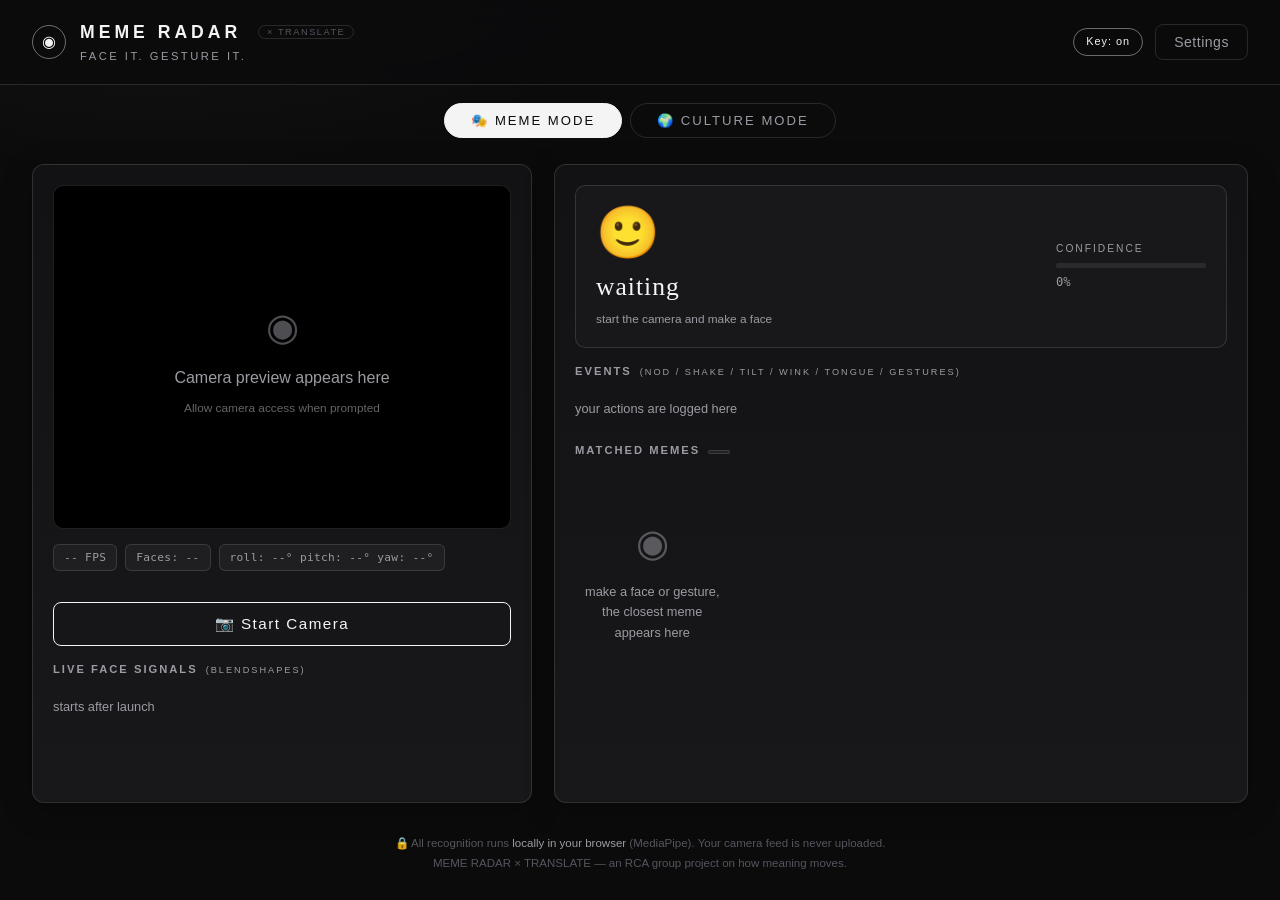
==== commit 38a092ab: "Add files via upload" ====
--- a/index.html
+++ b/index.html
@@ -3,9 +3,9 @@
 <head>
 <meta charset="UTF-8">
 <meta name="viewport" content="width=device-width, initial-scale=1.0">
-<title>MEME RADAR — Face it. Meme it.</title>
-<meta name="description" content="Real-time emotion & gesture recognition that finds the meme that matches you.">
-<link rel="stylesheet" href="style.css?v=3">
+<title>MEME RADAR × TRANSLATE — Face it. Gesture it.</title>
+<meta name="description" content="Real-time gesture recognition: matched memes, and the same gesture decoded across cultures.">
+<link rel="stylesheet" href="style.css?v=4">
 </head>
 <body>
 
@@ -24,8 +24,8 @@
   <div class="brand">
     <span class="logo">◉</span>
     <div>
-      <h1>MEME RADAR</h1>
-      <p class="subtitle">Face it. Meme it.</p>
+      <h1>MEME RADAR <span class="version">× TRANSLATE</span></h1>
+      <p class="subtitle">Face it. Gesture it.</p>
     </div>
   </div>
   <div class="topbar-actions">
@@ -34,9 +34,14 @@
   </div>
 </header>
 
+<div class="mode-tabs">
+  <button id="tabMeme" class="mode-tab active">🎭 Meme Mode</button>
+  <button id="tabCulture" class="mode-tab">🌍 Culture Mode</button>
+</div>
+
 <main class="layout">
 
-  <!-- Camera -->
+  <!-- Camera (shared) -->
   <section class="panel camera-panel">
     <div class="video-wrap">
       <video id="video" autoplay muted playsinline></video>
@@ -62,8 +67,8 @@
     </div>
   </section>
 
-  <!-- Results -->
-  <section class="panel result-panel">
+  <!-- Meme Mode view -->
+  <section class="panel result-panel" id="memePanel">
     <div class="current-box">
       <div class="current-left">
         <div id="emotionEmoji" class="emotion-emoji">🙂</div>
@@ -92,11 +97,29 @@
       </div>
     </div>
   </section>
+
+  <!-- Culture Mode view -->
+  <section class="panel result-panel" id="culturePanel" hidden>
+    <div class="culture-intro">
+      <p class="kicker">TRANSLATE · culture mode</p>
+      <h2>Same gesture.<br>Different languages.</h2>
+      <p>Translation is not only about words. When language fails we speak with our hands — but the same hand speaks differently in every culture. Make a gesture and see what it says around the world.</p>
+    </div>
+
+    <div id="cultureCurrent" class="culture-current">
+      <div class="hint big-hint">make a gesture — pinch 🤌, OK 👌, thumbs up 👍…</div>
+    </div>
+
+    <div class="culture-gallery">
+      <h3>Gesture library <span class="muted">(press 1–7 to preview)</span></h3>
+      <div id="cultureGallery" class="gesture-grid"></div>
+    </div>
+  </section>
 </main>
 
 <footer class="footer">
   <p>🔒 All recognition runs <b>locally in your browser</b> (MediaPipe). Your camera feed is never uploaded.</p>
-  <p>Memes come from the built-in library or Giphy search.</p>
+  <p>MEME RADAR × TRANSLATE — an RCA group project on how meaning moves.</p>
 </footer>
 
 <!-- full preview modal -->
@@ -141,6 +164,6 @@
     }
   })();
 </script>
-<script type="module" src="app.js?v=3"></script>
+<script type="module" src="app.js?v=4"></script>
 </body>
 </html>
--- a/style.css
+++ b/style.css
@@ -278,3 +278,87 @@
 @media (prefers-reduced-motion: reduce) {
   *, *::before, *::after { animation-duration: 0.001s !important; transition-duration: 0.001s !important; }
 }
+
+/* ============================================================
+ * MEME RADAR × TRANSLATE — culture mode & mode tabs
+ * ============================================================ */
+[hidden] { display: none !important; }
+
+.mode-tabs {
+  display: flex; justify-content: center; gap: 8px;
+  padding: 18px 28px 0; max-width: 1320px; width: 100%; margin: 0 auto;
+}
+.mode-tab {
+  font-size: 0.82rem; letter-spacing: 2px; text-transform: uppercase;
+  padding: 9px 26px; border-radius: 30px; cursor: pointer;
+  background: transparent; border: 1px solid var(--line);
+  color: var(--muted);
+  transition: background 0.25s ease, color 0.25s ease, border-color 0.25s ease;
+}
+.mode-tab:hover { border-color: var(--line-strong); color: var(--text); }
+.mode-tab.active { background: var(--inv-bg); color: var(--inv-text); border-color: var(--inv-bg); }
+
+/* culture intro */
+.culture-intro { padding: 6px 2px 14px; border-bottom: 1px solid var(--line); }
+.culture-intro .kicker {
+  font-size: 0.66rem; letter-spacing: 3.5px; text-transform: uppercase;
+  color: var(--faint); margin-bottom: 14px;
+}
+.culture-intro h2 {
+  font-family: var(--serif); font-weight: 400;
+  font-size: clamp(1.6rem, 3.4vw, 2.2rem); line-height: 1.25;
+  margin-bottom: 12px;
+}
+.culture-intro p { font-size: 0.86rem; color: var(--muted); max-width: 46ch; }
+
+/* culture current card */
+.culture-current { min-height: 120px; }
+.culture-card {
+  border: 1px solid var(--line); border-radius: 10px;
+  background: var(--panel-2); padding: 18px;
+  animation: slideIn 0.3s ease;
+}
+.cc-head { display: flex; align-items: center; gap: 14px; margin-bottom: 12px; }
+.cc-emoji { font-size: 2.6rem; line-height: 1; }
+.cc-name { font-family: var(--serif); font-size: 1.35rem; letter-spacing: 0.5px; }
+.cc-desc { font-size: 0.78rem; color: var(--muted); }
+.cc-tagline {
+  font-family: var(--serif); font-style: italic;
+  font-size: 1rem; color: var(--text);
+  margin-bottom: 14px; padding-left: 12px;
+  border-left: 2px solid var(--line-strong);
+}
+.cc-meanings { display: flex; flex-direction: column; gap: 8px; }
+.cc-item {
+  display: flex; gap: 12px; align-items: baseline;
+  padding: 7px 12px; border-radius: 8px;
+  background: rgba(255,255,255,0.03); border: 1px solid var(--line);
+}
+.cc-flag { font-size: 1.1rem; }
+.cc-body { display: flex; flex-direction: column; }
+.cc-country { font-size: 0.72rem; letter-spacing: 1.5px; text-transform: uppercase; color: var(--faint); }
+.cc-meaning { font-size: 0.86rem; color: var(--text); }
+.cc-takeaway {
+  margin-top: 14px; padding-top: 12px; border-top: 1px dashed var(--line);
+  font-size: 0.82rem; color: var(--muted); font-family: var(--serif); font-style: italic;
+}
+
+/* culture gallery */
+.culture-gallery { margin-top: 6px; }
+.culture-gallery h3 {
+  font-size: 0.7rem; font-weight: 600; letter-spacing: 2px;
+  text-transform: uppercase; color: var(--muted);
+  margin-bottom: 10px;
+}
+.gesture-grid { display: grid; grid-template-columns: repeat(auto-fill, minmax(96px, 1fr)); gap: 8px; }
+.gesture-cell {
+  display: flex; flex-direction: column; align-items: center; gap: 6px;
+  padding: 12px 6px; border-radius: 10px; cursor: pointer;
+  background: rgba(255,255,255,0.03); border: 1px solid var(--line);
+  color: var(--muted);
+  transition: border-color 0.2s ease, transform 0.15s ease, color 0.2s ease;
+}
+.gesture-cell:hover { border-color: var(--line-strong); transform: translateY(-2px); color: var(--text); }
+.gesture-cell.active { border-color: var(--text); color: var(--text); }
+.gc-emoji { font-size: 1.6rem; line-height: 1; }
+.gc-name { font-size: 0.68rem; letter-spacing: 0.5px; }
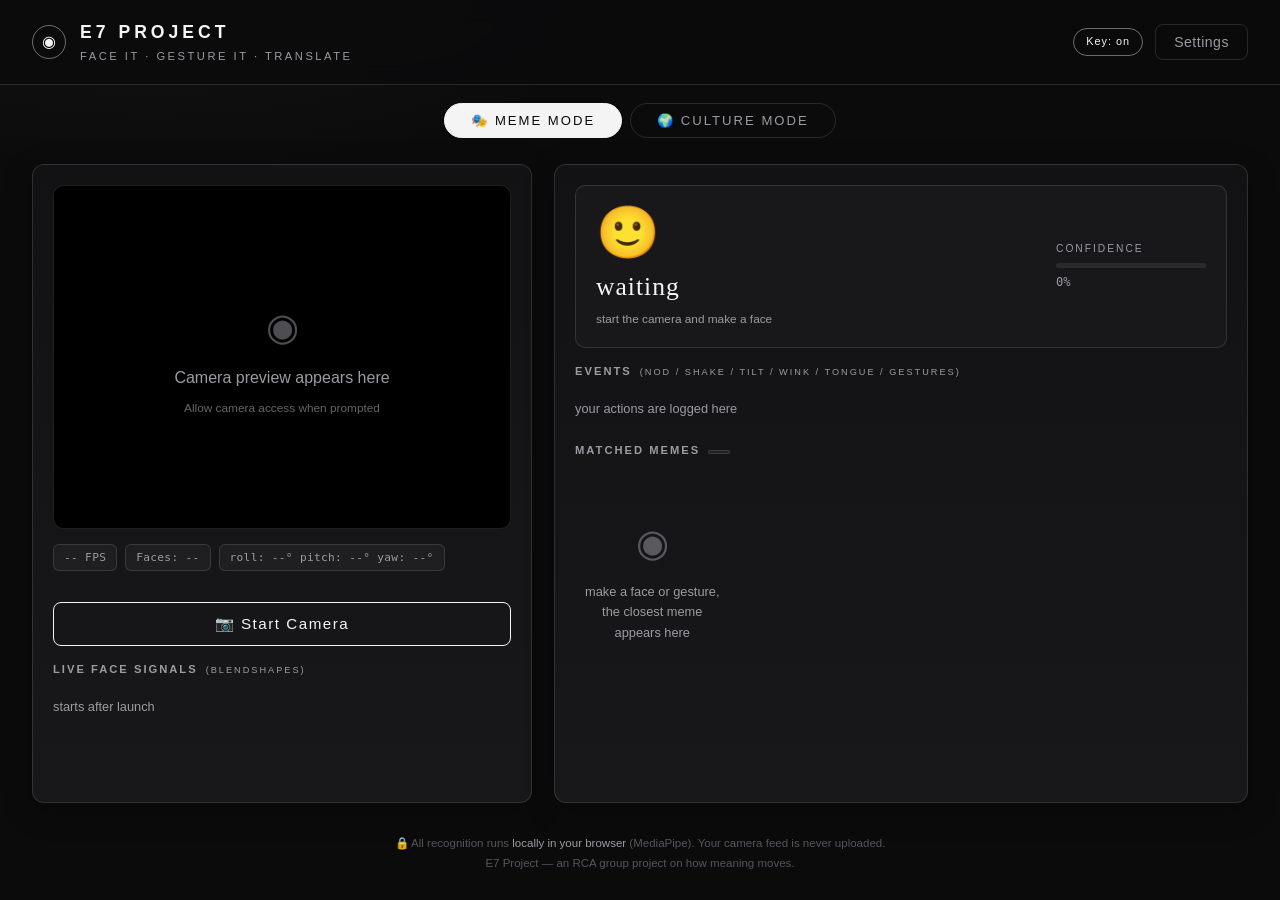
==== commit 9c8f5588: "Add files via upload" ====
--- a/index.html
+++ b/index.html
@@ -3,7 +3,7 @@
 <head>
 <meta charset="UTF-8">
 <meta name="viewport" content="width=device-width, initial-scale=1.0">
-<title>MEME RADAR × TRANSLATE — Face it. Gesture it.</title>
+<title>E7 Project — Face it. Gesture it.</title>
 <meta name="description" content="Real-time gesture recognition: matched memes, and the same gesture decoded across cultures.">
 <link rel="stylesheet" href="style.css?v=4">
 </head>
@@ -24,8 +24,8 @@
   <div class="brand">
     <span class="logo">◉</span>
     <div>
-      <h1>MEME RADAR <span class="version">× TRANSLATE</span></h1>
-      <p class="subtitle">Face it. Gesture it.</p>
+      <h1>E7 PROJECT</h1>
+      <p class="subtitle">face it · gesture it · translate</p>
     </div>
   </div>
   <div class="topbar-actions">
@@ -111,7 +111,7 @@
     </div>
 
     <div class="culture-gallery">
-      <h3>Gesture library <span class="muted">(press 1–7 to preview)</span></h3>
+      <h3>Gesture library <span class="muted">(press 1–9 to preview)</span></h3>
       <div id="cultureGallery" class="gesture-grid"></div>
     </div>
   </section>
@@ -119,7 +119,7 @@
 
 <footer class="footer">
   <p>🔒 All recognition runs <b>locally in your browser</b> (MediaPipe). Your camera feed is never uploaded.</p>
-  <p>MEME RADAR × TRANSLATE — an RCA group project on how meaning moves.</p>
+  <p>E7 Project — an RCA group project on how meaning moves.</p>
 </footer>
 
 <!-- full preview modal -->
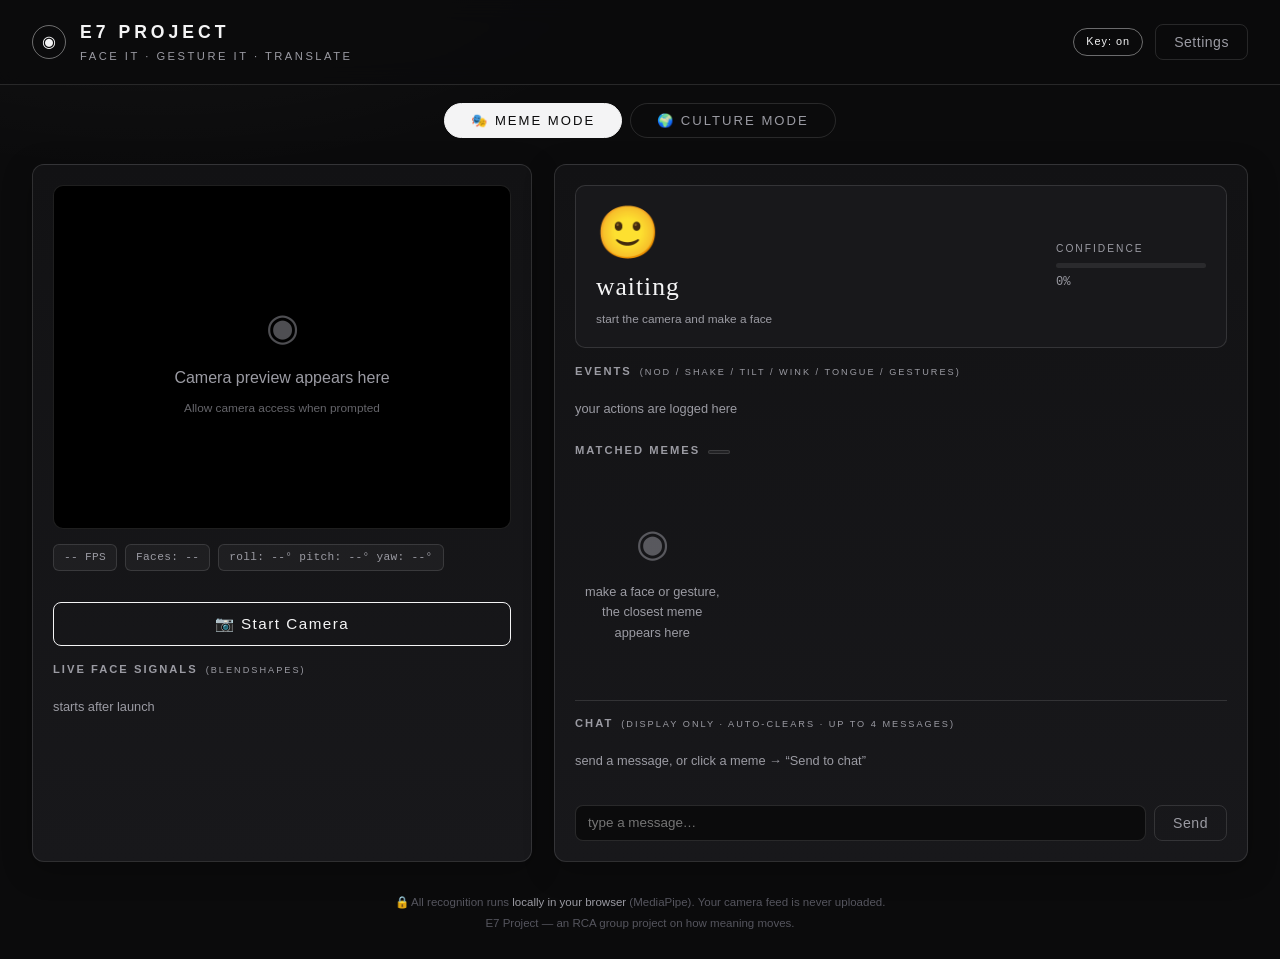
==== commit 10fdc0cb: "Add files via upload" ====
--- a/index.html
+++ b/index.html
@@ -96,6 +96,15 @@
         </div>
       </div>
     </div>
+
+    <div class="chat-panel">
+      <h3>Chat <span class="muted">(display only · auto-clears · up to 4 messages)</span></h3>
+      <div id="chatLog" class="chat-log"><div class="hint">send a message, or click a meme → “Send to chat”</div></div>
+      <div class="chat-input-row">
+        <input id="chatInput" type="text" placeholder="type a message…" autocomplete="off">
+        <button id="chatSendBtn" class="btn ghost small">Send</button>
+      </div>
+    </div>
   </section>
 
   <!-- Culture Mode view -->
@@ -128,6 +137,7 @@
     <button class="modal-close" data-close="modal">✕</button>
     <img id="modalImg" alt="meme preview">
     <div class="modal-actions">
+      <button id="chatSendMemeBtn" class="btn ghost">💬 Send to chat</button>
       <button id="copyLinkBtn" class="btn primary">🔗 Copy link</button>
       <a id="openGiphyBtn" class="btn ghost" target="_blank" rel="noopener">↗ Open on Giphy</a>
     </div>
--- a/style.css
+++ b/style.css
@@ -362,3 +362,36 @@
 .gesture-cell.active { border-color: var(--text); color: var(--text); }
 .gc-emoji { font-size: 1.6rem; line-height: 1; }
 .gc-name { font-size: 0.68rem; letter-spacing: 0.5px; }
+
+/* ---------- chat panel ---------- */
+.chat-panel { border-top: 1px solid var(--line); padding-top: 14px; }
+.chat-panel h3 {
+  font-size: 0.7rem; font-weight: 600; letter-spacing: 2px;
+  text-transform: uppercase; color: var(--muted);
+  margin-bottom: 10px; display: flex; align-items: baseline; gap: 8px;
+}
+.chat-log {
+  display: flex; flex-direction: column; gap: 6px;
+  min-height: 52px; max-height: 150px; overflow-y: auto; margin-bottom: 10px;
+}
+.chat-msg {
+  max-width: 82%;
+  padding: 7px 12px; border-radius: 14px;
+  background: rgba(255,255,255,0.06); border: 1px solid var(--line);
+  font-size: 0.82rem; color: var(--text);
+  align-self: flex-start;
+  animation: slideIn 0.25s ease;
+  transition: opacity 0.6s ease, transform 0.6s ease;
+}
+.chat-msg.fade { opacity: 0; transform: translateY(-6px); }
+.chat-msg img {
+  display: block; width: 96px; border-radius: 8px;
+  background: #000; border: 1px solid var(--line);
+}
+.chat-input-row { display: flex; gap: 8px; }
+.chat-input-row input {
+  flex: 1; padding: 9px 12px; border-radius: 8px;
+  border: 1px solid var(--line); background: var(--bg); color: var(--text);
+  font-size: 0.84rem; outline: none;
+}
+.chat-input-row input:focus { border-color: var(--text); }
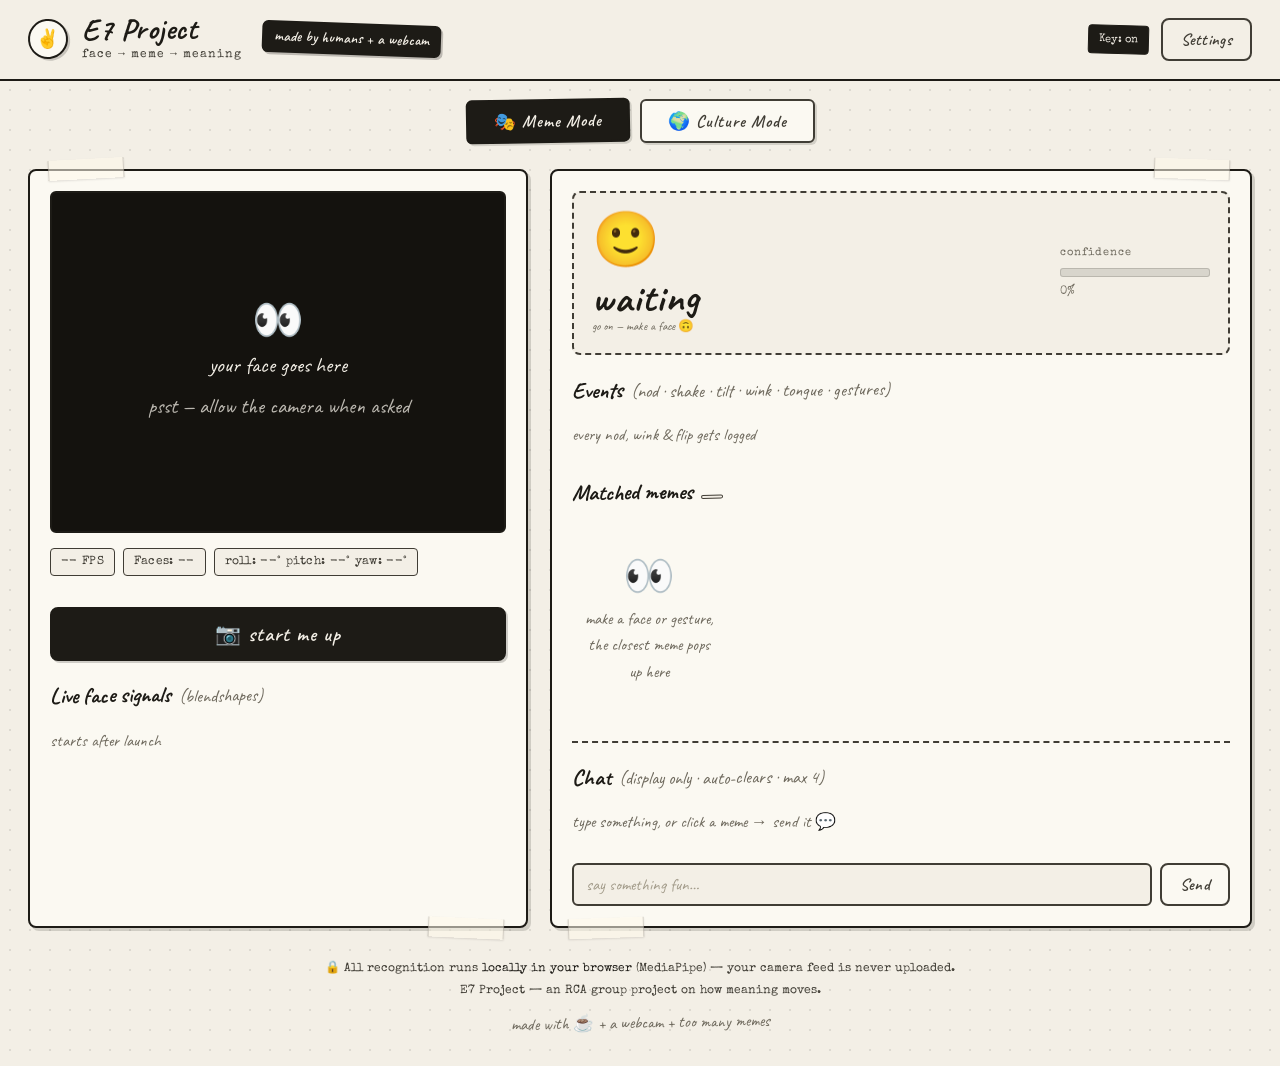
==== commit 7c046797: "Add files via upload" ====
--- a/index.html
+++ b/index.html
@@ -5,7 +5,10 @@
 <meta name="viewport" content="width=device-width, initial-scale=1.0">
 <title>E7 Project — Face it. Gesture it.</title>
 <meta name="description" content="Real-time gesture recognition: matched memes, and the same gesture decoded across cultures.">
-<link rel="stylesheet" href="style.css?v=4">
+<link rel="stylesheet" href="style.css?v=5">
+<link rel="preconnect" href="https://fonts.googleapis.com">
+<link rel="preconnect" href="https://fonts.gstatic.com" crossorigin>
+<link href="https://fonts.googleapis.com/css2?family=Caveat:wght@500;600;700&family=Special+Elite&display=swap" rel="stylesheet">
 </head>
 <body>
 
@@ -22,11 +25,12 @@
 
 <header class="topbar">
   <div class="brand">
-    <span class="logo">◉</span>
+    <span class="logo">✌️</span>
     <div>
-      <h1>E7 PROJECT</h1>
-      <p class="subtitle">face it · gesture it · translate</p>
+      <h1 class="brand-title">E7 Project</h1>
+      <p class="subtitle">face → meme → meaning</p>
     </div>
+    <span class="sticker">made by humans + a webcam</span>
   </div>
   <div class="topbar-actions">
     <span id="keyStatus" class="badge">Key: off</span>
@@ -47,9 +51,9 @@
       <video id="video" autoplay muted playsinline></video>
       <canvas id="overlay"></canvas>
       <div id="videoPlaceholder" class="video-placeholder">
-        <div class="ph-icon">◉</div>
-        <p>Camera preview appears here</p>
-        <p class="ph-sub">Allow camera access when prompted</p>
+        <div class="ph-icon">👀</div>
+        <p>your face goes here</p>
+        <p class="ph-sub">psst — allow the camera when asked</p>
       </div>
     </div>
 
@@ -59,7 +63,7 @@
       <span class="stat" id="angleStat">roll: --° pitch: --° yaw: --°</span>
     </div>
 
-    <button id="startBtn" class="btn primary big">📷 Start Camera</button>
+    <button id="startBtn" class="btn primary big">📷 start me up</button>
 
     <div class="bs-panel">
       <h3>Live face signals <span class="muted">(blendshapes)</span></h3>
@@ -73,7 +77,7 @@
       <div class="current-left">
         <div id="emotionEmoji" class="emotion-emoji">🙂</div>
         <div id="emotionName" class="emotion-name">waiting</div>
-        <div id="emotionDetail" class="emotion-detail">start the camera and make a face</div>
+        <div id="emotionDetail" class="emotion-detail">go on — make a face 🙃</div>
       </div>
       <div class="current-right">
         <div class="conf-label">confidence</div>
@@ -83,25 +87,25 @@
     </div>
 
     <div class="event-box">
-      <h3>Events <span class="muted">(nod / shake / tilt / wink / tongue / gestures)</span></h3>
-      <div id="eventLog" class="event-log"><div class="hint">your actions are logged here</div></div>
+      <h3>Events <span class="muted">(nod · shake · tilt · wink · tongue · gestures)</span></h3>
+      <div id="eventLog" class="event-log"><div class="hint">every nod, wink &amp; flip gets logged</div></div>
     </div>
 
     <div class="result-box">
       <h3>Matched memes <span id="resultQuery" class="query-tag"></span></h3>
       <div id="results" class="results">
         <div class="hint big-hint">
-          <div class="ph-icon">◉</div>
-          <p>make a face or gesture,<br>the closest meme appears here</p>
+          <div class="ph-icon">👀</div>
+          <p>make a face or gesture,<br>the closest meme pops up here</p>
         </div>
       </div>
     </div>
 
     <div class="chat-panel">
-      <h3>Chat <span class="muted">(display only · auto-clears · up to 4 messages)</span></h3>
-      <div id="chatLog" class="chat-log"><div class="hint">send a message, or click a meme → “Send to chat”</div></div>
+      <h3>Chat <span class="muted">(display only · auto-clears · max 4)</span></h3>
+      <div id="chatLog" class="chat-log"><div class="hint">type something, or click a meme → send it 💬</div></div>
       <div class="chat-input-row">
-        <input id="chatInput" type="text" placeholder="type a message…" autocomplete="off">
+        <input id="chatInput" type="text" placeholder="say something fun…" autocomplete="off">
         <button id="chatSendBtn" class="btn ghost small">Send</button>
       </div>
     </div>
@@ -127,8 +131,9 @@
 </main>
 
 <footer class="footer">
-  <p>🔒 All recognition runs <b>locally in your browser</b> (MediaPipe). Your camera feed is never uploaded.</p>
+  <p>🔒 All recognition runs <b>locally in your browser</b> (MediaPipe) — your camera feed is never uploaded.</p>
   <p>E7 Project — an RCA group project on how meaning moves.</p>
+  <p class="sig">made with ☕ + a webcam + too many memes</p>
 </footer>
 
 <!-- full preview modal -->
@@ -174,6 +179,6 @@
     }
   })();
 </script>
-<script type="module" src="app.js?v=4"></script>
+<script type="module" src="app.js?v=5"></script>
 </body>
 </html>
--- a/style.css
+++ b/style.css
@@ -1,101 +1,116 @@
 /* ============================================================
- * MEME RADAR — refined monochrome editorial design
- * 黑白色系 · 编辑感 · 克制而精致
+ * E7 PROJECT — handmade black & white zine style
+ * 纸墨手作风：米白纸底 · 墨色笔迹 · 贴纸/胶带/涂鸦 · 不完美才有温度
  * ============================================================ */
 :root {
-  --bg: #0b0b0c;
-  --panel: #121214;
-  --panel-2: #18181b;
-  --line: rgba(255, 255, 255, 0.12);
-  --line-strong: rgba(255, 255, 255, 0.4);
-  --text: #f4f4f5;
-  --muted: #9b9ba3;
-  --faint: #55555e;
-  --inv-bg: #f4f4f5;
-  --inv-text: #0b0b0c;
-  --radius: 12px;
-  --shadow: 0 16px 48px rgba(0, 0, 0, 0.55);
-  --serif: Georgia, "Times New Roman", "Songti SC", serif;
-  --mono: ui-monospace, "SF Mono", Menlo, monospace;
+  --paper: #f3efe6;
+  --card: #fbf9f2;
+  --ink: #1d1b16;
+  --ink-2: #403d35;
+  --muted: #6f6a5e;
+  --faint: #a39c8b;
+  --line: rgba(29, 27, 22, 0.16);
+  --line-strong: rgba(29, 27, 22, 0.55);
+  --hand: "Caveat", "Segoe Print", cursive;
+  --type: "Special Elite", "Courier New", monospace;
+  --sans: -apple-system, BlinkMacSystemFont, "Segoe UI", "Helvetica Neue", "PingFang SC", sans-serif;
+  --radius: 8px;
+  --shadow: 3px 3px 0 rgba(29, 27, 22, 0.16);
 }
 
 * { box-sizing: border-box; margin: 0; padding: 0; }
 html { -webkit-text-size-adjust: 100%; }
 body {
-  font-family: -apple-system, BlinkMacSystemFont, "Segoe UI", "Helvetica Neue", "PingFang SC", "Microsoft YaHei", sans-serif;
-  background:
-    radial-gradient(900px 420px at 12% -8%, rgba(255,255,255,0.045), transparent 60%),
-    var(--bg);
-  color: var(--text);
+  font-family: var(--sans);
+  color: var(--ink);
+  background-color: var(--paper);
+  background-image: radial-gradient(rgba(29,27,22,0.10) 1px, transparent 1px);
+  background-size: 20px 20px;
   min-height: 100vh;
   display: flex; flex-direction: column;
   line-height: 1.6;
   -webkit-font-smoothing: antialiased;
 }
 .hidden { display: none !important; }
-.muted { color: var(--muted); font-weight: 400; font-size: 0.82em; }
-
-::selection { background: var(--inv-bg); color: var(--inv-text); }
-::-webkit-scrollbar { width: 8px; height: 8px; }
+.muted { color: var(--muted); font-weight: 400; font-size: 0.82em; font-family: var(--hand); }
+
+::selection { background: var(--ink); color: var(--paper); }
+::-webkit-scrollbar { width: 10px; height: 10px; }
 ::-webkit-scrollbar-track { background: transparent; }
-::-webkit-scrollbar-thumb { background: #2c2c31; border-radius: 4px; }
-::-webkit-scrollbar-thumb:hover { background: #3d3d44; }
+::-webkit-scrollbar-thumb { background: #b9b2a0; border: 2px solid var(--paper); border-radius: 6px; }
+::-webkit-scrollbar-thumb:hover { background: var(--ink-2); }
 
 /* ---------- banner ---------- */
 .banner {
   padding: 12px 20px; text-align: center; font-size: 0.88rem;
-  background: #1b1b1e; color: #d6d6da; border-bottom: 1px solid var(--line);
-}
-.banner code { background: rgba(255,255,255,0.1); padding: 2px 8px; border-radius: 5px; font-family: var(--mono); font-size: 0.85em; }
-.banner.warn { background: #211f1b; color: #e8ddc4; border-bottom-color: rgba(232,221,196,0.22); }
-.banner a { color: var(--text); text-decoration: underline; text-underline-offset: 3px; }
+  background: #e7e2d4; color: var(--ink-2); border-bottom: 1.5px solid var(--ink);
+}
+.banner code { background: rgba(29,27,22,0.1); padding: 2px 8px; border-radius: 4px; font-family: var(--type); font-size: 0.85em; }
+.banner.warn { background: #efe9d8; color: var(--ink-2); }
+.banner a { color: var(--ink); text-decoration: underline; text-decoration-style: wavy; text-underline-offset: 3px; }
 
 /* ---------- topbar ---------- */
 .topbar {
   display: flex; align-items: center; justify-content: space-between;
-  padding: 18px 32px;
-  border-bottom: 1px solid var(--line);
-  background: rgba(11, 11, 12, 0.85);
-  backdrop-filter: blur(12px);
+  padding: 14px 28px;
+  border-bottom: 2px solid var(--ink);
+  background: var(--paper);
   position: sticky; top: 0; z-index: 20;
 }
 .brand { display: flex; align-items: center; gap: 14px; }
 .logo {
-  width: 34px; height: 34px; border-radius: 50%;
-  border: 1px solid var(--line-strong);
+  width: 40px; height: 40px; border-radius: 50%;
+  border: 2px solid var(--ink);
+  background: var(--card);
   display: flex; align-items: center; justify-content: center;
-  font-size: 1rem; color: var(--text);
-}
-.brand h1 {
-  font-size: 1.1rem; font-weight: 600; letter-spacing: 4px;
-}
-.brand h1 .version {
-  font-size: 0.58rem; color: var(--faint); letter-spacing: 1.5px;
-  border: 1px solid var(--line); border-radius: 20px; padding: 1px 8px;
-  vertical-align: 3px; margin-left: 8px; font-weight: 400;
-}
-.subtitle { font-size: 0.7rem; color: var(--muted); letter-spacing: 2.5px; text-transform: uppercase; margin-top: 2px; }
+  font-size: 1.15rem;
+  transform: rotate(-6deg);
+  box-shadow: 2px 2px 0 rgba(29,27,22,0.2);
+}
+.brand-title {
+  font-family: var(--hand); font-weight: 700;
+  font-size: 1.9rem; line-height: 1; letter-spacing: 0.5px;
+  transform: rotate(-1deg);
+}
+.subtitle {
+  font-family: var(--type); font-size: 0.72rem;
+  color: var(--ink-2); margin-top: 2px; letter-spacing: 1px;
+}
+.sticker {
+  font-family: var(--hand); font-weight: 600; font-size: 0.95rem;
+  background: var(--ink); color: var(--paper);
+  padding: 3px 12px 5px; border-radius: 6px;
+  transform: rotate(2deg);
+  box-shadow: 2px 2px 0 rgba(29,27,22,0.25);
+  white-space: nowrap;
+  margin-left: 6px;
+}
 .topbar-actions { display: flex; align-items: center; gap: 12px; }
 .badge {
-  font-size: 0.68rem; padding: 4px 12px; border-radius: 20px;
-  border: 1px solid var(--line); color: var(--muted); letter-spacing: 1px;
-}
-.badge.ok { color: var(--text); border-color: var(--line-strong); }
+  font-size: 0.68rem; padding: 5px 10px; border-radius: 4px;
+  font-family: var(--type);
+  border: 1.5px solid var(--ink-2); color: var(--ink-2); background: var(--card);
+  transform: rotate(-1.5deg);
+}
+.badge.ok { color: var(--paper); background: var(--ink); border-color: var(--ink); transform: rotate(1.5deg); }
 
 /* ---------- buttons ---------- */
 .btn {
   font-size: 0.88rem; padding: 9px 18px; border-radius: 8px;
-  border: 1px solid var(--line-strong); background: transparent; color: var(--text);
-  cursor: pointer; letter-spacing: 0.5px;
-  transition: background 0.22s ease, color 0.22s ease, border-color 0.22s ease, transform 0.08s ease;
-}
-.btn:hover { background: var(--inv-bg); color: var(--inv-text); border-color: var(--inv-bg); }
-.btn:active { transform: scale(0.98); }
-.btn:focus-visible { outline: 1px solid var(--text); outline-offset: 2px; }
-.btn.primary { border-color: var(--text); }
-.btn.ghost { border-color: var(--line); color: var(--muted); }
-.btn.ghost:hover { border-color: var(--text); color: var(--text); background: transparent; }
-.btn.big { font-size: 0.95rem; padding: 12px 26px; width: 100%; margin-top: 16px; letter-spacing: 1.5px; }
+  border: 2px solid var(--ink); background: var(--card); color: var(--ink);
+  cursor: pointer; font-weight: 600; letter-spacing: 0.3px;
+  font-family: var(--hand); font-size: 1.05rem;
+  transition: background 0.15s ease, color 0.15s ease, transform 0.08s ease, box-shadow 0.15s ease;
+  box-shadow: 2px 2px 0 rgba(29,27,22,0.2);
+}
+.btn:hover { background: var(--ink); color: var(--paper); transform: translate(1px, 1px); box-shadow: 1px 1px 0 rgba(29,27,22,0.2); }
+.btn:active { transform: translate(2px, 2px); box-shadow: none; }
+.btn:focus-visible { outline: 2px dashed var(--ink); outline-offset: 2px; }
+.btn.primary { background: var(--ink); color: var(--paper); }
+.btn.primary:hover { background: var(--card); color: var(--ink); }
+.btn.ghost { border-color: var(--ink-2); color: var(--ink-2); background: transparent; box-shadow: none; }
+.btn.ghost:hover { border-color: var(--ink); color: var(--paper); background: var(--ink); box-shadow: 2px 2px 0 rgba(29,27,22,0.2); }
+.btn.big { font-size: 1.3rem; padding: 12px 26px; width: 100%; margin-top: 16px; letter-spacing: 1px; }
 .btn:disabled { opacity: 0.4; cursor: not-allowed; }
 
 /* ---------- layout ---------- */
@@ -104,24 +119,39 @@
   display: grid;
   grid-template-columns: minmax(0, 500px) minmax(0, 1fr);
   gap: 22px;
-  padding: 26px 32px 14px;
+  padding: 26px 28px 14px;
   max-width: 1320px; width: 100%; margin: 0 auto;
 }
 @media (max-width: 920px) { .layout { grid-template-columns: 1fr; padding: 16px; } }
 .panel {
-  background: linear-gradient(180deg, var(--panel), var(--panel-2));
-  border: 1px solid var(--line);
+  background: var(--card);
+  border: 2px solid var(--ink);
   border-radius: var(--radius);
   padding: 20px;
   display: flex; flex-direction: column; gap: 15px;
-  box-shadow: 0 8px 30px rgba(0,0,0,0.25);
+  box-shadow: var(--shadow);
+  position: relative;
 }
 
 /* ---------- camera ---------- */
+.camera-panel::before, .camera-panel::after,
+.result-panel::before, .result-panel::after {
+  content: ""; position: absolute; width: 74px; height: 20px;
+  background: rgba(255, 250, 235, 0.55);
+  border-left: 1px solid rgba(29,27,22,0.18);
+  border-right: 1px solid rgba(29,27,22,0.18);
+  box-shadow: 0 1px 2px rgba(29,27,22,0.12);
+  z-index: 3; pointer-events: none;
+}
+.camera-panel::before { top: -12px; left: 18px; transform: rotate(-3deg); }
+.camera-panel::after { bottom: -12px; right: 22px; transform: rotate(2.5deg); }
+.result-panel::before { top: -12px; right: 20px; transform: rotate(2deg); }
+.result-panel::after { bottom: -12px; left: 16px; transform: rotate(-2deg); }
+
 .video-wrap {
-  position: relative; border-radius: 10px; overflow: hidden;
-  background: #000; aspect-ratio: 4 / 3;
-  border: 1px solid var(--line);
+  position: relative; border-radius: 6px; overflow: hidden;
+  background: #14120e; aspect-ratio: 4 / 3;
+  border: 2.5px solid var(--ink);
 }
 .video-wrap video, .video-wrap canvas {
   position: absolute; inset: 0; width: 100%; height: 100%; object-fit: cover;
@@ -129,150 +159,165 @@
 .video-wrap canvas { z-index: 2; pointer-events: none; }
 .video-placeholder {
   position: absolute; inset: 0; z-index: 1;
-  display: flex; flex-direction: column; align-items: center; justify-content: center; gap: 8px;
-  color: var(--muted); text-align: center; padding: 16px;
-}
-.ph-icon { font-size: 2.4rem; opacity: 0.5; }
-.ph-sub { font-size: 0.74rem; opacity: 0.65; }
+  display: flex; flex-direction: column; align-items: center; justify-content: center; gap: 6px;
+  color: var(--paper); text-align: center; padding: 16px;
+  font-family: var(--hand);
+}
+.video-placeholder p { font-size: 1.35rem; }
+.ph-icon { font-size: 2.6rem; line-height: 1; }
+.ph-sub { font-size: 0.85rem; opacity: 0.75; }
 
 .stats-row { display: flex; gap: 8px; flex-wrap: wrap; }
 .stat {
-  font-size: 0.7rem; font-family: var(--mono);
-  padding: 4px 10px; border-radius: 6px;
-  background: rgba(255,255,255,0.04); border: 1px solid var(--line);
-  color: var(--muted); white-space: nowrap; letter-spacing: 0.3px;
+  font-size: 0.72rem; font-family: var(--type);
+  padding: 4px 10px; border-radius: 4px;
+  background: var(--paper); border: 1.5px solid var(--ink-2);
+  color: var(--ink-2); white-space: nowrap; letter-spacing: 0.3px;
 }
 
 /* live signals */
-.bs-panel h3, .event-box h3, .result-box h3 {
-  font-size: 0.7rem; font-weight: 600; letter-spacing: 2px;
-  text-transform: uppercase; color: var(--muted);
-  margin-bottom: 10px; display: flex; align-items: baseline; gap: 8px;
+.bs-panel h3, .event-box h3, .result-box h3, .chat-panel h3, .culture-gallery h3 {
+  font-family: var(--hand); font-weight: 700;
+  font-size: 1.4rem; color: var(--ink);
+  margin-bottom: 8px; display: flex; align-items: baseline; gap: 8px;
+  transform: rotate(-0.5deg);
 }
 .bs-bars { display: flex; flex-direction: column; gap: 6px; }
 .bs-row {
-  display: grid; grid-template-columns: 96px 1fr 42px; align-items: center; gap: 10px;
-  font-size: 0.76rem; color: var(--text);
-}
-.bs-track { height: 5px; border-radius: 3px; background: rgba(255,255,255,0.07); overflow: hidden; }
-.bs-fill { height: 100%; width: 0%; border-radius: 3px; background: var(--text); transition: width 0.1s linear; }
-.bs-val { font-family: var(--mono); color: var(--faint); font-size: 0.7rem; text-align: right; }
+  display: grid; grid-template-columns: 110px 1fr 42px; align-items: center; gap: 10px;
+  font-size: 0.76rem; color: var(--ink);
+}
+.bs-track { height: 8px; border-radius: 3px; background: rgba(29,27,22,0.12); border: 1px solid var(--line); overflow: hidden; }
+.bs-fill { height: 100%; width: 0%; border-radius: 2px; background: var(--ink); transition: width 0.1s linear; }
+.bs-val { font-family: var(--type); color: var(--faint); font-size: 0.72rem; text-align: right; }
 
 /* ---------- results ---------- */
 .current-box {
   display: flex; align-items: center; gap: 20px;
-  padding: 18px 20px; border-radius: 10px;
-  background: var(--panel-2); border: 1px solid var(--line);
+  padding: 16px 18px; border-radius: 8px;
+  background: var(--paper); border: 2px dashed var(--ink-2);
 }
 .current-left { flex: 1; }
-.emotion-emoji { font-size: 3.2rem; line-height: 1.15; transition: transform 0.2s ease; }
-.emotion-emoji.pop { transform: scale(1.15); }
+.emotion-emoji { font-size: 3.4rem; line-height: 1.15; display: inline-block; transition: transform 0.2s ease; }
+.emotion-emoji.pop { transform: scale(1.18) rotate(-4deg); }
 .emotion-name {
-  font-family: var(--serif); font-weight: 400;
-  font-size: 1.6rem; letter-spacing: 1px;
-  margin: 4px 0 2px;
-}
-.emotion-detail { font-size: 0.74rem; color: var(--muted); }
+  font-family: var(--hand); font-weight: 700;
+  font-size: 2.5rem; letter-spacing: 1px; line-height: 1;
+  margin: 4px 0 2px; transform: rotate(-1deg);
+}
+.emotion-detail { font-size: 0.78rem; color: var(--muted); font-family: var(--hand); }
 .current-right { width: 150px; }
-.conf-label { font-size: 0.64rem; color: var(--muted); letter-spacing: 2px; text-transform: uppercase; margin-bottom: 6px; }
-.confidence-track { height: 5px; border-radius: 3px; background: rgba(255,255,255,0.08); overflow: hidden; }
-.confidence-bar { height: 100%; width: 0%; border-radius: 3px; background: var(--text); transition: width 0.15s linear; }
-.conf-value { font-size: 0.76rem; margin-top: 5px; color: var(--muted); font-family: var(--mono); }
-
-.event-log { max-height: 104px; overflow-y: auto; display: flex; flex-direction: column; gap: 4px; font-size: 0.8rem; }
+.conf-label { font-size: 0.68rem; color: var(--muted); font-family: var(--type); letter-spacing: 1px; margin-bottom: 6px; }
+.confidence-track { height: 9px; border-radius: 3px; background: rgba(29,27,22,0.12); border: 1px solid var(--line); overflow: hidden; }
+.confidence-bar { height: 100%; width: 0%; border-radius: 2px; background: var(--ink); transition: width 0.15s linear; }
+.conf-value { font-size: 0.78rem; margin-top: 5px; color: var(--muted); font-family: var(--type); }
+
+.event-log { max-height: 110px; overflow-y: auto; display: flex; flex-direction: column; gap: 4px; font-size: 0.8rem; }
 .event-item {
   display: flex; justify-content: space-between; gap: 10px;
-  padding: 6px 10px; border-radius: 7px;
-  background: rgba(255,255,255,0.03); border: 1px solid var(--line);
+  padding: 6px 10px; border-radius: 5px;
+  background: var(--paper); border: 1.5px solid var(--line);
   animation: slideIn 0.25s ease;
-}
-.event-item .t { color: var(--faint); font-family: var(--mono); font-size: 0.68rem; }
+  font-family: var(--hand); font-size: 1.05rem;
+}
+.event-item .t { color: var(--faint); font-family: var(--type); font-size: 0.68rem; }
 @keyframes slideIn { from { opacity: 0; transform: translateY(-6px); } to { opacity: 1; transform: none; } }
 
 .query-tag {
-  font-size: 0.68rem; color: var(--text);
-  background: rgba(255,255,255,0.06); border: 1px solid var(--line);
-  border-radius: 20px; padding: 1px 10px; letter-spacing: 0.5px;
+  font-size: 0.72rem; color: var(--ink);
+  background: var(--paper); border: 1.5px solid var(--ink-2);
+  border-radius: 4px; padding: 1px 10px; font-family: var(--type);
+  transform: rotate(-1deg);
 }
 .results {
   display: grid;
   grid-template-columns: repeat(auto-fill, minmax(150px, 1fr));
-  gap: 10px; max-height: 440px; overflow-y: auto; padding-right: 4px;
+  gap: 12px; max-height: 440px; overflow-y: auto; padding-right: 4px;
 }
 .result-card {
-  border-radius: 10px; overflow: hidden; position: relative;
-  background: #000; border: 1px solid var(--line);
+  border-radius: 6px; overflow: hidden; position: relative;
+  background: #14120e; border: 2px solid var(--ink);
   cursor: zoom-in;
-  transition: transform 0.15s ease, border-color 0.2s ease, box-shadow 0.25s ease;
-}
+  transition: transform 0.15s ease, box-shadow 0.2s ease;
+  box-shadow: 2px 2px 0 rgba(29,27,22,0.18);
+}
+.result-card:nth-child(3n) { transform: rotate(1deg); }
+.result-card:nth-child(3n+1) { transform: rotate(-1deg); }
 .result-card:hover {
-  transform: translateY(-3px);
-  border-color: var(--text);
-  box-shadow: 0 8px 24px rgba(0,0,0,0.5);
-}
-.result-card img { width: 100%; display: block; aspect-ratio: 1 / 1; object-fit: cover; background: #000; }
-
-.hint { color: var(--muted); font-size: 0.8rem; padding: 8px 0; }
-.big-hint { text-align: center; padding: 42px 10px; display: flex; flex-direction: column; align-items: center; gap: 8px; }
+  transform: rotate(-2deg) translateY(-3px) scale(1.02);
+  box-shadow: 5px 5px 0 rgba(29,27,22,0.28);
+  z-index: 5;
+}
+.result-card img { width: 100%; display: block; aspect-ratio: 1 / 1; object-fit: cover; background: #14120e; }
+
+.hint { color: var(--muted); font-size: 0.8rem; padding: 8px 0; font-family: var(--hand); font-size: 1.05rem; }
+.big-hint { text-align: center; padding: 40px 10px; display: flex; flex-direction: column; align-items: center; gap: 8px; }
 
 /* ---------- modals ---------- */
 .modal {
   position: fixed; inset: 0; z-index: 100;
-  background: rgba(5, 5, 6, 0.82); backdrop-filter: blur(8px);
+  background: rgba(29, 27, 22, 0.72);
   display: flex; align-items: center; justify-content: center; padding: 20px;
 }
 .modal-card {
-  background: var(--panel); border: 1px solid var(--line-strong);
+  background: var(--card); border: 2.5px solid var(--ink);
   border-radius: var(--radius); padding: 20px;
   max-width: 560px; width: 100%; position: relative;
-  box-shadow: var(--shadow); animation: zoomIn 0.2s ease;
-}
-@keyframes zoomIn { from { opacity: 0; transform: scale(0.95); } to { opacity: 1; transform: scale(1); } }
+  box-shadow: 6px 6px 0 rgba(29,27,22,0.3); animation: zoomIn 0.18s ease;
+}
+@keyframes zoomIn { from { opacity: 0; transform: scale(0.94) rotate(-1deg); } to { opacity: 1; transform: scale(1) rotate(0); } }
 .modal-close {
-  position: absolute; top: 10px; right: 10px; z-index: 2;
-  width: 32px; height: 32px; border-radius: 50%;
-  border: 1px solid var(--line); background: rgba(0,0,0,0.5);
-  color: var(--text); font-size: 0.9rem; cursor: pointer;
-}
-.modal-close:hover { background: var(--inv-bg); color: var(--inv-text); border-color: var(--inv-bg); }
-.modal-card img { width: 100%; border-radius: 8px; display: block; }
+  position: absolute; top: -14px; right: -14px; z-index: 2;
+  width: 34px; height: 34px; border-radius: 50%;
+  border: 2px solid var(--ink); background: var(--card);
+  color: var(--ink); font-size: 0.95rem; cursor: pointer;
+  box-shadow: 2px 2px 0 rgba(29,27,22,0.25);
+}
+.modal-close:hover { background: var(--ink); color: var(--paper); }
+.modal-card img { width: 100%; border-radius: 6px; display: block; border: 1.5px solid var(--line); }
 .modal-actions { display: flex; gap: 10px; margin-top: 14px; }
-.modal-actions .btn { flex: 1; text-align: center; text-decoration: none; }
+.modal-actions .btn { flex: 1; text-align: center; text-decoration: none; font-size: 0.95rem; }
 
 .settings-card { max-width: 520px; }
-.settings-card h2 { font-size: 1.05rem; font-weight: 600; letter-spacing: 1px; margin-bottom: 10px; }
+.settings-card h2 { font-family: var(--hand); font-weight: 700; font-size: 1.6rem; margin-bottom: 8px; }
 .steps { margin: 12px 0 12px 20px; display: flex; flex-direction: column; gap: 6px; font-size: 0.86rem; color: var(--muted); }
-.steps b { color: var(--text); font-weight: 500; }
-.steps a { color: var(--text); text-decoration: underline; text-underline-offset: 3px; }
+.steps b { color: var(--ink); font-weight: 600; }
+.steps a { color: var(--ink); text-decoration: underline; text-decoration-style: wavy; text-underline-offset: 3px; }
 .settings-card input {
-  width: 100%; padding: 11px 14px; border-radius: 8px;
-  border: 1px solid var(--line); background: var(--bg); color: var(--text);
-  font-size: 0.88rem; font-family: var(--mono);
+  width: 100%; padding: 11px 14px; border-radius: 6px;
+  border: 2px solid var(--ink-2); background: var(--paper); color: var(--ink);
+  font-size: 0.84rem; font-family: var(--type);
   margin-bottom: 12px; outline: none;
 }
-.settings-card input:focus { border-color: var(--text); }
+.settings-card input:focus { border-color: var(--ink); }
 .settings-actions { display: flex; gap: 10px; margin-bottom: 10px; }
-.key-test-result { font-size: 0.8rem; margin-bottom: 8px; }
-.key-test-result.ok { color: var(--text); }
-.key-test-result.err { color: #e0a0a0; }
+.key-test-result { font-size: 0.82rem; margin-bottom: 8px; font-family: var(--hand); }
+.key-test-result.ok { color: var(--ink); }
+.key-test-result.err { color: #7a3b2e; }
 
 /* ---------- toast ---------- */
 .toast {
-  position: fixed; bottom: 28px; left: 50%; transform: translateX(-50%);
-  background: var(--inv-bg); color: var(--inv-text);
-  padding: 10px 22px; border-radius: 30px; font-size: 0.84rem;
-  z-index: 200; box-shadow: var(--shadow); white-space: nowrap; max-width: 90vw;
+  position: fixed; bottom: 28px; left: 50%; transform: translateX(-50%) rotate(-1deg);
+  background: var(--ink); color: var(--paper);
+  padding: 10px 22px; border-radius: 6px; font-size: 0.9rem;
+  font-family: var(--hand); font-size: 1.1rem;
+  z-index: 200; box-shadow: 4px 4px 0 rgba(29,27,22,0.3); white-space: nowrap; max-width: 90vw;
   overflow: hidden; text-overflow: ellipsis;
   animation: toastIn 0.2s ease;
 }
-@keyframes toastIn { from { opacity: 0; transform: translate(-50%, 10px); } to { opacity: 1; transform: translate(-50%, 0); } }
+@keyframes toastIn { from { opacity: 0; transform: translate(-50%, 12px) rotate(-1deg); } to { opacity: 1; transform: translate(-50%, 0) rotate(-1deg); } }
 
 /* ---------- footer ---------- */
 .footer {
-  padding: 16px 28px 26px; text-align: center;
-  font-size: 0.72rem; color: var(--faint); line-height: 1.8;
-}
-.footer b { color: var(--muted); font-weight: 500; }
+  padding: 16px 28px 28px; text-align: center;
+  font-size: 0.76rem; color: var(--ink-2); line-height: 1.8;
+  font-family: var(--type);
+}
+.footer b { color: var(--ink); font-weight: 400; }
+.footer .sig {
+  font-family: var(--hand); font-size: 1.05rem; color: var(--muted);
+  margin-top: 6px; transform: rotate(-1deg);
+}
 
 /* ---------- reduced motion ---------- */
 @media (prefers-reduced-motion: reduce) {
@@ -280,118 +325,117 @@
 }
 
 /* ============================================================
- * MEME RADAR × TRANSLATE — culture mode & mode tabs
+ * culture mode & mode tabs
  * ============================================================ */
 [hidden] { display: none !important; }
 
 .mode-tabs {
-  display: flex; justify-content: center; gap: 8px;
+  display: flex; justify-content: center; gap: 10px;
   padding: 18px 28px 0; max-width: 1320px; width: 100%; margin: 0 auto;
 }
 .mode-tab {
-  font-size: 0.82rem; letter-spacing: 2px; text-transform: uppercase;
-  padding: 9px 26px; border-radius: 30px; cursor: pointer;
-  background: transparent; border: 1px solid var(--line);
-  color: var(--muted);
-  transition: background 0.25s ease, color 0.25s ease, border-color 0.25s ease;
-}
-.mode-tab:hover { border-color: var(--line-strong); color: var(--text); }
-.mode-tab.active { background: var(--inv-bg); color: var(--inv-text); border-color: var(--inv-bg); }
+  font-size: 0.9rem; letter-spacing: 1px;
+  padding: 9px 26px; border-radius: 6px; cursor: pointer;
+  font-family: var(--hand); font-weight: 600; font-size: 1.1rem;
+  background: var(--card); border: 2px solid var(--ink-2);
+  color: var(--ink-2);
+  transition: background 0.15s ease, color 0.15s ease, border-color 0.15s ease, transform 0.08s ease;
+  box-shadow: 2px 2px 0 rgba(29,27,22,0.15);
+}
+.mode-tab:hover { border-color: var(--ink); color: var(--ink); transform: translate(1px, 1px); }
+.mode-tab.active { background: var(--ink); color: var(--paper); border-color: var(--ink); transform: rotate(-1deg); }
 
 /* culture intro */
-.culture-intro { padding: 6px 2px 14px; border-bottom: 1px solid var(--line); }
+.culture-intro { padding: 6px 2px 14px; border-bottom: 2px dashed var(--ink-2); }
 .culture-intro .kicker {
-  font-size: 0.66rem; letter-spacing: 3.5px; text-transform: uppercase;
-  color: var(--faint); margin-bottom: 14px;
+  font-size: 0.7rem; letter-spacing: 2px; text-transform: uppercase;
+  font-family: var(--type); color: var(--ink-2); margin-bottom: 12px;
 }
 .culture-intro h2 {
-  font-family: var(--serif); font-weight: 400;
-  font-size: clamp(1.6rem, 3.4vw, 2.2rem); line-height: 1.25;
-  margin-bottom: 12px;
-}
-.culture-intro p { font-size: 0.86rem; color: var(--muted); max-width: 46ch; }
+  font-family: var(--hand); font-weight: 700;
+  font-size: clamp(1.9rem, 3.6vw, 2.6rem); line-height: 1.1;
+  margin-bottom: 12px; transform: rotate(-0.5deg);
+}
+.culture-intro p { font-size: 0.9rem; color: var(--ink-2); max-width: 50ch; }
 
 /* culture current card */
 .culture-current { min-height: 120px; }
 .culture-card {
-  border: 1px solid var(--line); border-radius: 10px;
-  background: var(--panel-2); padding: 18px;
+  border: 2px solid var(--ink); border-radius: 8px;
+  background: var(--paper); padding: 18px;
+  box-shadow: 3px 3px 0 rgba(29,27,22,0.16);
   animation: slideIn 0.3s ease;
 }
-.cc-head { display: flex; align-items: center; gap: 14px; margin-bottom: 12px; }
-.cc-emoji { font-size: 2.6rem; line-height: 1; }
-.cc-name { font-family: var(--serif); font-size: 1.35rem; letter-spacing: 0.5px; }
-.cc-desc { font-size: 0.78rem; color: var(--muted); }
+.cc-head { display: flex; align-items: center; gap: 14px; margin-bottom: 10px; }
+.cc-emoji { font-size: 2.9rem; line-height: 1; }
+.cc-name { font-family: var(--hand); font-weight: 700; font-size: 1.9rem; line-height: 1; }
+.cc-desc { font-size: 0.8rem; color: var(--muted); font-family: var(--hand); font-size: 0.95rem; }
 .cc-tagline {
-  font-family: var(--serif); font-style: italic;
-  font-size: 1rem; color: var(--text);
-  margin-bottom: 14px; padding-left: 12px;
-  border-left: 2px solid var(--line-strong);
+  font-family: var(--hand); font-size: 1.2rem; font-weight: 600;
+  color: var(--ink); margin-bottom: 14px; padding-left: 12px;
+  border-left: 3px solid var(--ink);
+  transform: rotate(-0.5deg);
 }
 .cc-meanings { display: flex; flex-direction: column; gap: 8px; }
 .cc-item {
   display: flex; gap: 12px; align-items: baseline;
-  padding: 7px 12px; border-radius: 8px;
-  background: rgba(255,255,255,0.03); border: 1px solid var(--line);
-}
-.cc-flag { font-size: 1.1rem; }
+  padding: 7px 12px; border-radius: 6px;
+  background: var(--card); border: 1.5px solid var(--line-strong);
+}
+.cc-item:nth-child(odd) { transform: rotate(-0.4deg); }
+.cc-item:nth-child(even) { transform: rotate(0.4deg); }
+.cc-flag { font-size: 1.15rem; }
 .cc-body { display: flex; flex-direction: column; }
-.cc-country { font-size: 0.72rem; letter-spacing: 1.5px; text-transform: uppercase; color: var(--faint); }
-.cc-meaning { font-size: 0.86rem; color: var(--text); }
+.cc-country { font-size: 0.7rem; letter-spacing: 1.5px; text-transform: uppercase; font-family: var(--type); color: var(--muted); }
+.cc-meaning { font-size: 0.88rem; color: var(--ink); }
 .cc-takeaway {
-  margin-top: 14px; padding-top: 12px; border-top: 1px dashed var(--line);
-  font-size: 0.82rem; color: var(--muted); font-family: var(--serif); font-style: italic;
+  margin-top: 14px; padding-top: 12px; border-top: 2px dashed var(--ink-2);
+  font-size: 0.9rem; color: var(--ink-2); font-family: var(--hand); font-size: 1.1rem;
 }
 
 /* culture gallery */
 .culture-gallery { margin-top: 6px; }
-.culture-gallery h3 {
-  font-size: 0.7rem; font-weight: 600; letter-spacing: 2px;
-  text-transform: uppercase; color: var(--muted);
-  margin-bottom: 10px;
-}
-.gesture-grid { display: grid; grid-template-columns: repeat(auto-fill, minmax(96px, 1fr)); gap: 8px; }
+.gesture-grid { display: grid; grid-template-columns: repeat(auto-fill, minmax(100px, 1fr)); gap: 10px; }
 .gesture-cell {
   display: flex; flex-direction: column; align-items: center; gap: 6px;
-  padding: 12px 6px; border-radius: 10px; cursor: pointer;
-  background: rgba(255,255,255,0.03); border: 1px solid var(--line);
-  color: var(--muted);
-  transition: border-color 0.2s ease, transform 0.15s ease, color 0.2s ease;
-}
-.gesture-cell:hover { border-color: var(--line-strong); transform: translateY(-2px); color: var(--text); }
-.gesture-cell.active { border-color: var(--text); color: var(--text); }
-.gc-emoji { font-size: 1.6rem; line-height: 1; }
-.gc-name { font-size: 0.68rem; letter-spacing: 0.5px; }
+  padding: 12px 6px; border-radius: 8px; cursor: pointer;
+  background: var(--card); border: 2px solid var(--line-strong);
+  color: var(--ink-2);
+  transition: border-color 0.15s ease, transform 0.12s ease, color 0.15s ease, background 0.15s ease;
+  box-shadow: 2px 2px 0 rgba(29,27,22,0.1);
+}
+.gesture-cell:hover { border-color: var(--ink); transform: translateY(-2px) rotate(-1.5deg); color: var(--ink); }
+.gesture-cell.active { border-color: var(--ink); color: var(--paper); background: var(--ink); }
+.gc-emoji { font-size: 1.7rem; line-height: 1; }
+.gc-name { font-size: 0.7rem; letter-spacing: 0.3px; font-family: var(--type); }
 
 /* ---------- chat panel ---------- */
-.chat-panel { border-top: 1px solid var(--line); padding-top: 14px; }
-.chat-panel h3 {
-  font-size: 0.7rem; font-weight: 600; letter-spacing: 2px;
-  text-transform: uppercase; color: var(--muted);
-  margin-bottom: 10px; display: flex; align-items: baseline; gap: 8px;
-}
+.chat-panel { border-top: 2px dashed var(--ink-2); padding-top: 14px; }
 .chat-log {
   display: flex; flex-direction: column; gap: 6px;
   min-height: 52px; max-height: 150px; overflow-y: auto; margin-bottom: 10px;
 }
 .chat-msg {
   max-width: 82%;
-  padding: 7px 12px; border-radius: 14px;
-  background: rgba(255,255,255,0.06); border: 1px solid var(--line);
-  font-size: 0.82rem; color: var(--text);
+  padding: 7px 13px; border-radius: 12px 12px 12px 4px;
+  background: var(--paper); border: 2px solid var(--ink);
+  font-size: 0.86rem; color: var(--ink);
   align-self: flex-start;
+  box-shadow: 2px 2px 0 rgba(29,27,22,0.14);
   animation: slideIn 0.25s ease;
   transition: opacity 0.6s ease, transform 0.6s ease;
 }
-.chat-msg.fade { opacity: 0; transform: translateY(-6px); }
+.chat-msg.fade { opacity: 0; transform: translateY(-6px) rotate(2deg); }
 .chat-msg img {
-  display: block; width: 96px; border-radius: 8px;
-  background: #000; border: 1px solid var(--line);
+  display: block; width: 96px; border-radius: 6px;
+  background: #14120e; border: 2px solid var(--ink);
 }
 .chat-input-row { display: flex; gap: 8px; }
 .chat-input-row input {
-  flex: 1; padding: 9px 12px; border-radius: 8px;
-  border: 1px solid var(--line); background: var(--bg); color: var(--text);
-  font-size: 0.84rem; outline: none;
-}
-.chat-input-row input:focus { border-color: var(--text); }
+  flex: 1; padding: 9px 12px; border-radius: 6px;
+  border: 2px solid var(--ink-2); background: var(--paper); color: var(--ink);
+  font-size: 0.86rem; font-family: var(--hand); font-size: 1.05rem;
+  outline: none;
+}
+.chat-input-row input::placeholder { color: var(--faint); }
+.chat-input-row input:focus { border-color: var(--ink); }
